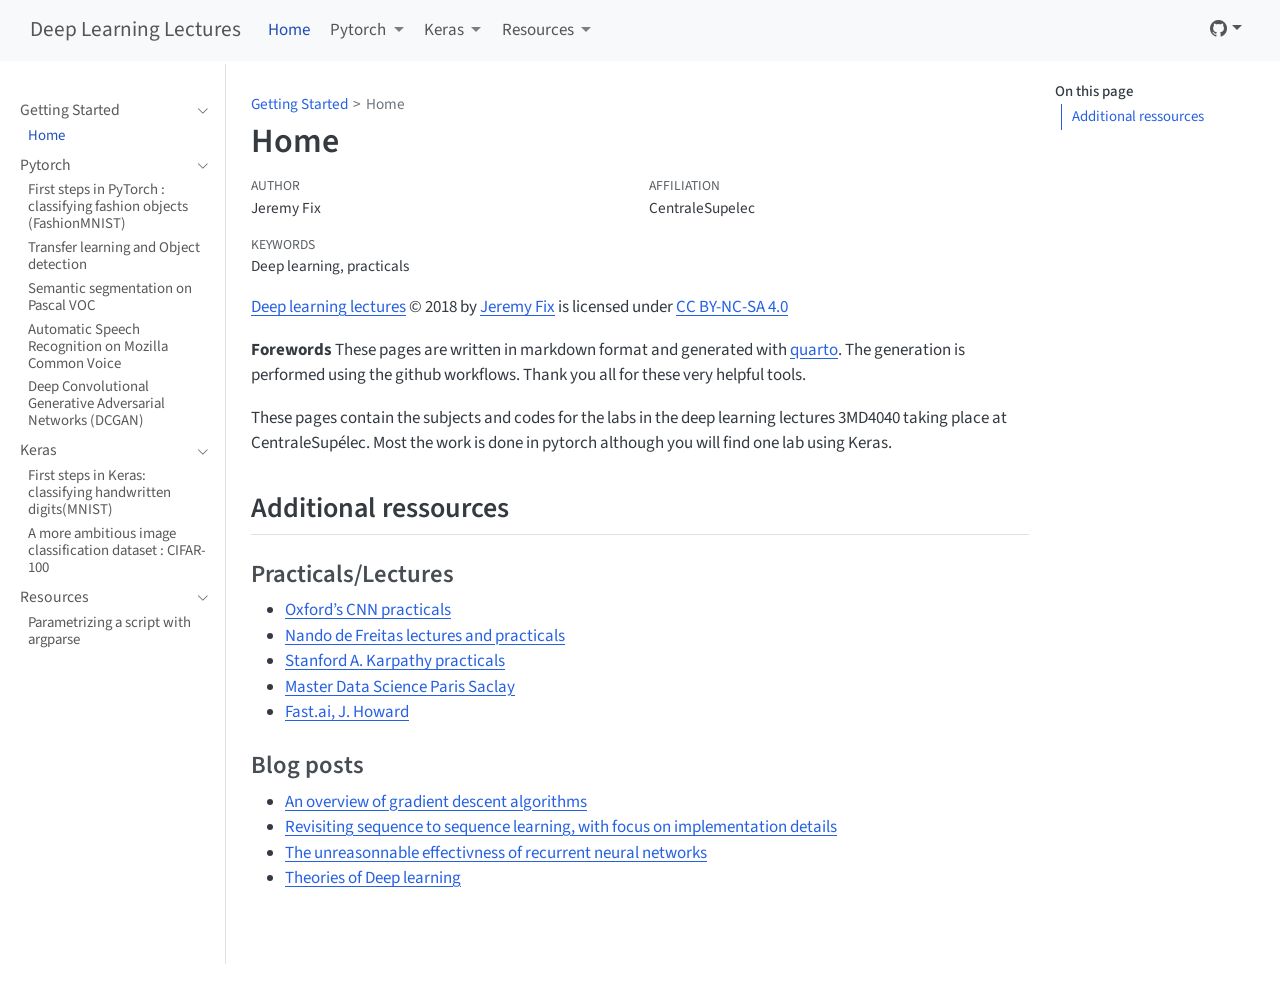
==== index.html @ c8ebf597 "Built site for gh-pages" ====
<!DOCTYPE html>
<html xmlns="http://www.w3.org/1999/xhtml" lang="en" xml:lang="en"><head>

<meta charset="utf-8">
<meta name="generator" content="quarto-1.8.26">

<meta name="viewport" content="width=device-width, initial-scale=1.0, user-scalable=yes">

<meta name="author" content="Jeremy Fix">
<meta name="keywords" content="Deep learning, practicals">

<title>Home – Deep Learning Lectures</title>
<style>
code{white-space: pre-wrap;}
span.smallcaps{font-variant: small-caps;}
div.columns{display: flex; gap: min(4vw, 1.5em);}
div.column{flex: auto; overflow-x: auto;}
div.hanging-indent{margin-left: 1.5em; text-indent: -1.5em;}
ul.task-list{list-style: none;}
ul.task-list li input[type="checkbox"] {
  width: 0.8em;
  margin: 0 0.8em 0.2em -1em; /* quarto-specific, see https://github.com/quarto-dev/quarto-cli/issues/4556 */ 
  vertical-align: middle;
}
</style>


<script src="site_libs/quarto-nav/quarto-nav.js"></script>
<script src="site_libs/quarto-nav/headroom.min.js"></script>
<script src="site_libs/clipboard/clipboard.min.js"></script>
<script src="site_libs/quarto-search/autocomplete.umd.js"></script>
<script src="site_libs/quarto-search/fuse.min.js"></script>
<script src="site_libs/quarto-search/quarto-search.js"></script>
<meta name="quarto:offset" content="./">
<script src="site_libs/quarto-html/quarto.js" type="module"></script>
<script src="site_libs/quarto-html/tabsets/tabsets.js" type="module"></script>
<script src="site_libs/quarto-html/axe/axe-check.js" type="module"></script>
<script src="site_libs/quarto-html/popper.min.js"></script>
<script src="site_libs/quarto-html/tippy.umd.min.js"></script>
<script src="site_libs/quarto-html/anchor.min.js"></script>
<link href="site_libs/quarto-html/tippy.css" rel="stylesheet">
<link href="site_libs/quarto-html/quarto-syntax-highlighting-587c61ba64f3a5504c4d52d930310e48.css" rel="stylesheet" id="quarto-text-highlighting-styles">
<script src="site_libs/bootstrap/bootstrap.min.js"></script>
<link href="site_libs/bootstrap/bootstrap-icons.css" rel="stylesheet">
<link href="site_libs/bootstrap/bootstrap-0b802d246790ecd80511443f8ae76f95.min.css" rel="stylesheet" append-hash="true" id="quarto-bootstrap" data-mode="light">
<script id="quarto-search-options" type="application/json">{
  "location": "navbar",
  "copy-button": false,
  "collapse-after": 3,
  "panel-placement": "end",
  "type": "overlay",
  "limit": 50,
  "keyboard-shortcut": [
    "f",
    "/",
    "s"
  ],
  "show-item-context": false,
  "language": {
    "search-no-results-text": "No results",
    "search-matching-documents-text": "matching documents",
    "search-copy-link-title": "Copy link to search",
    "search-hide-matches-text": "Hide additional matches",
    "search-more-match-text": "more match in this document",
    "search-more-matches-text": "more matches in this document",
    "search-clear-button-title": "Clear",
    "search-text-placeholder": "",
    "search-detached-cancel-button-title": "Cancel",
    "search-submit-button-title": "Submit",
    "search-label": "Search"
  }
}</script>


</head>

<body class="nav-sidebar docked nav-fixed quarto-light">

<div id="quarto-search-results"></div>
  <header id="quarto-header" class="headroom fixed-top">
    <nav class="navbar navbar-expand-lg " data-bs-theme="dark">
      <div class="navbar-container container-fluid">
      <div class="navbar-brand-container mx-auto">
    <a class="navbar-brand" href="./index.html">
    <span class="navbar-title">Deep Learning Lectures</span>
    </a>
  </div>
            <div id="quarto-search" class="" title="Search"></div>
          <button class="navbar-toggler" type="button" data-bs-toggle="collapse" data-bs-target="#navbarCollapse" aria-controls="navbarCollapse" role="menu" aria-expanded="false" aria-label="Toggle navigation" onclick="if (window.quartoToggleHeadroom) { window.quartoToggleHeadroom(); }">
  <span class="navbar-toggler-icon"></span>
</button>
          <div class="collapse navbar-collapse" id="navbarCollapse">
            <ul class="navbar-nav navbar-nav-scroll me-auto">
  <li class="nav-item">
    <a class="nav-link active" href="./index.html" aria-current="page"> 
<span class="menu-text">Home</span></a>
  </li>  
  <li class="nav-item dropdown ">
    <a class="nav-link dropdown-toggle" href="#" id="nav-menu-pytorch" role="link" data-bs-toggle="dropdown" aria-expanded="false">
 <span class="menu-text">Pytorch</span>
    </a>
    <ul class="dropdown-menu" aria-labelledby="nav-menu-pytorch">    
        <li>
    <a class="dropdown-item" href="./pytorch/fashionMNIST/index.html">
 <span class="dropdown-text">First steps in PyTorch : classifying fashion objects (FashionMNIST)</span></a>
  </li>  
        <li>
    <a class="dropdown-item" href="./pytorch/object-detection/index.html">
 <span class="dropdown-text">Transfer learning and Object detection</span></a>
  </li>  
        <li>
    <a class="dropdown-item" href="./pytorch/segmentation/index.html">
 <span class="dropdown-text">Semantic segmenation on Stanford-2D-3D S</span></a>
  </li>  
        <li>
    <a class="dropdown-item" href="./pytorch/asr/index.html">
 <span class="dropdown-text">Automatic Speech Recognition on Mozilla Common Voice</span></a>
  </li>  
        <li>
    <a class="dropdown-item" href="./pytorch/gan/index.html">
 <span class="dropdown-text">Deep Convolutional Generative Adversarial Networks</span></a>
  </li>  
    </ul>
  </li>
  <li class="nav-item dropdown ">
    <a class="nav-link dropdown-toggle" href="#" id="nav-menu-keras" role="link" data-bs-toggle="dropdown" aria-expanded="false">
 <span class="menu-text">Keras</span>
    </a>
    <ul class="dropdown-menu" aria-labelledby="nav-menu-keras">    
        <li>
    <a class="dropdown-item" href="./keras/mnist/index.html">
 <span class="dropdown-text">First steps in Keras: classifying handwritten digits(MNIST)</span></a>
  </li>  
        <li>
    <a class="dropdown-item" href="./keras/cifar.html">
 <span class="dropdown-text">Keras CIFAR</span></a>
  </li>  
    </ul>
  </li>
  <li class="nav-item dropdown ">
    <a class="nav-link dropdown-toggle" href="#" id="nav-menu-resources" role="link" data-bs-toggle="dropdown" aria-expanded="false">
 <span class="menu-text">Resources</span>
    </a>
    <ul class="dropdown-menu" aria-labelledby="nav-menu-resources">    
        <li>
    <a class="dropdown-item" href="./argparse.html">
 <span class="dropdown-text">Argparse</span></a>
  </li>  
    </ul>
  </li>
</ul>
          </div> <!-- /navcollapse -->
            <div class="quarto-navbar-tools">
    <div class="dropdown">
      <a href="" title="" id="quarto-navigation-tool-dropdown-0" class="quarto-navigation-tool dropdown-toggle px-1" data-bs-toggle="dropdown" aria-expanded="false" role="link" aria-label=""><i class="bi bi-github"></i></a>
      <ul class="dropdown-menu" aria-labelledby="quarto-navigation-tool-dropdown-0">
          <li>
            <a class="dropdown-item quarto-navbar-tools-item" href="https://www.github.com/jeremyfix/deeplearning-lectures">
            Source Code
            </a>
          </li>
          <li>
            <a class="dropdown-item quarto-navbar-tools-item" href="https://github.com/jeremyfix/deeplearning-lectures/issues/new/choose">
            Report a bug
            </a>
          </li>
      </ul>
    </div>
</div>
      </div> <!-- /container-fluid -->
    </nav>
  <nav class="quarto-secondary-nav">
    <div class="container-fluid d-flex">
      <button type="button" class="quarto-btn-toggle btn" data-bs-toggle="collapse" role="button" data-bs-target=".quarto-sidebar-collapse-item" aria-controls="quarto-sidebar" aria-expanded="false" aria-label="Toggle sidebar navigation" onclick="if (window.quartoToggleHeadroom) { window.quartoToggleHeadroom(); }">
        <i class="bi bi-layout-text-sidebar-reverse"></i>
      </button>
        <nav class="quarto-page-breadcrumbs" aria-label="breadcrumb"><ol class="breadcrumb"><li class="breadcrumb-item"><a href="./index.html">Getting Started</a></li><li class="breadcrumb-item"><a href="./index.html">Home</a></li></ol></nav>
        <a class="flex-grow-1" role="navigation" data-bs-toggle="collapse" data-bs-target=".quarto-sidebar-collapse-item" aria-controls="quarto-sidebar" aria-expanded="false" aria-label="Toggle sidebar navigation" onclick="if (window.quartoToggleHeadroom) { window.quartoToggleHeadroom(); }">      
        </a>
    </div>
  </nav>
</header>
<!-- content -->
<div id="quarto-content" class="quarto-container page-columns page-rows-contents page-layout-article page-navbar">
<!-- sidebar -->
  <nav id="quarto-sidebar" class="sidebar collapse collapse-horizontal quarto-sidebar-collapse-item sidebar-navigation docked overflow-auto">
    <div class="sidebar-menu-container"> 
    <ul class="list-unstyled mt-1">
        <li class="sidebar-item sidebar-item-section">
      <div class="sidebar-item-container"> 
            <a class="sidebar-item-text sidebar-link text-start" data-bs-toggle="collapse" data-bs-target="#quarto-sidebar-section-1" role="navigation" aria-expanded="true">
 <span class="menu-text">Getting Started</span></a>
          <a class="sidebar-item-toggle text-start" data-bs-toggle="collapse" data-bs-target="#quarto-sidebar-section-1" role="navigation" aria-expanded="true" aria-label="Toggle section">
            <i class="bi bi-chevron-right ms-2"></i>
          </a> 
      </div>
      <ul id="quarto-sidebar-section-1" class="collapse list-unstyled sidebar-section depth1 show">  
          <li class="sidebar-item">
  <div class="sidebar-item-container"> 
  <a href="./index.html" class="sidebar-item-text sidebar-link active">
 <span class="menu-text">Home</span></a>
  </div>
</li>
      </ul>
  </li>
        <li class="sidebar-item sidebar-item-section">
      <div class="sidebar-item-container"> 
            <a class="sidebar-item-text sidebar-link text-start" data-bs-toggle="collapse" data-bs-target="#quarto-sidebar-section-2" role="navigation" aria-expanded="true">
 <span class="menu-text">Pytorch</span></a>
          <a class="sidebar-item-toggle text-start" data-bs-toggle="collapse" data-bs-target="#quarto-sidebar-section-2" role="navigation" aria-expanded="true" aria-label="Toggle section">
            <i class="bi bi-chevron-right ms-2"></i>
          </a> 
      </div>
      <ul id="quarto-sidebar-section-2" class="collapse list-unstyled sidebar-section depth1 show">  
          <li class="sidebar-item">
  <div class="sidebar-item-container"> 
  <a href="./pytorch/fashionMNIST/index.html" class="sidebar-item-text sidebar-link">
 <span class="menu-text">First steps in PyTorch : classifying fashion objects (FashionMNIST)</span></a>
  </div>
</li>
          <li class="sidebar-item">
  <div class="sidebar-item-container"> 
  <a href="./pytorch/object-detection/index.html" class="sidebar-item-text sidebar-link">
 <span class="menu-text">Transfer learning and Object detection</span></a>
  </div>
</li>
          <li class="sidebar-item">
  <div class="sidebar-item-container"> 
  <a href="./pytorch/segmentation/index.html" class="sidebar-item-text sidebar-link">
 <span class="menu-text">Semantic segmentation on Pascal VOC</span></a>
  </div>
</li>
          <li class="sidebar-item">
  <div class="sidebar-item-container"> 
  <a href="./pytorch/asr/index.html" class="sidebar-item-text sidebar-link">
 <span class="menu-text">Automatic Speech Recognition on Mozilla Common Voice</span></a>
  </div>
</li>
          <li class="sidebar-item">
  <div class="sidebar-item-container"> 
  <a href="./pytorch/gan/index.html" class="sidebar-item-text sidebar-link">
 <span class="menu-text">Deep Convolutional Generative Adversarial Networks (DCGAN)</span></a>
  </div>
</li>
      </ul>
  </li>
        <li class="sidebar-item sidebar-item-section">
      <div class="sidebar-item-container"> 
            <a class="sidebar-item-text sidebar-link text-start" data-bs-toggle="collapse" data-bs-target="#quarto-sidebar-section-3" role="navigation" aria-expanded="true">
 <span class="menu-text">Keras</span></a>
          <a class="sidebar-item-toggle text-start" data-bs-toggle="collapse" data-bs-target="#quarto-sidebar-section-3" role="navigation" aria-expanded="true" aria-label="Toggle section">
            <i class="bi bi-chevron-right ms-2"></i>
          </a> 
      </div>
      <ul id="quarto-sidebar-section-3" class="collapse list-unstyled sidebar-section depth1 show">  
          <li class="sidebar-item">
  <div class="sidebar-item-container"> 
  <a href="./keras/mnist/index.html" class="sidebar-item-text sidebar-link">
 <span class="menu-text">First steps in Keras: classifying handwritten digits(MNIST)</span></a>
  </div>
</li>
          <li class="sidebar-item">
  <div class="sidebar-item-container"> 
  <a href="./keras/cifar.html" class="sidebar-item-text sidebar-link">
 <span class="menu-text">A more ambitious image classification dataset : CIFAR-100</span></a>
  </div>
</li>
      </ul>
  </li>
        <li class="sidebar-item sidebar-item-section">
      <div class="sidebar-item-container"> 
            <a class="sidebar-item-text sidebar-link text-start" data-bs-toggle="collapse" data-bs-target="#quarto-sidebar-section-4" role="navigation" aria-expanded="true">
 <span class="menu-text">Resources</span></a>
          <a class="sidebar-item-toggle text-start" data-bs-toggle="collapse" data-bs-target="#quarto-sidebar-section-4" role="navigation" aria-expanded="true" aria-label="Toggle section">
            <i class="bi bi-chevron-right ms-2"></i>
          </a> 
      </div>
      <ul id="quarto-sidebar-section-4" class="collapse list-unstyled sidebar-section depth1 show">  
          <li class="sidebar-item">
  <div class="sidebar-item-container"> 
  <a href="./argparse.html" class="sidebar-item-text sidebar-link">
 <span class="menu-text">Parametrizing a script with argparse</span></a>
  </div>
</li>
      </ul>
  </li>
    </ul>
    </div>
</nav>
<div id="quarto-sidebar-glass" class="quarto-sidebar-collapse-item" data-bs-toggle="collapse" data-bs-target=".quarto-sidebar-collapse-item"></div>
<!-- margin-sidebar -->
    <div id="quarto-margin-sidebar" class="sidebar margin-sidebar">
        <nav id="TOC" role="doc-toc" class="toc-active">
    <h2 id="toc-title">On this page</h2>
   
  <ul>
  <li><a href="#additional-ressources" id="toc-additional-ressources" class="nav-link active" data-scroll-target="#additional-ressources">Additional ressources</a>
  <ul class="collapse">
  <li><a href="#practicalslectures" id="toc-practicalslectures" class="nav-link" data-scroll-target="#practicalslectures">Practicals/Lectures</a></li>
  <li><a href="#blog-posts" id="toc-blog-posts" class="nav-link" data-scroll-target="#blog-posts">Blog posts</a></li>
  </ul></li>
  </ul>
</nav>
    </div>
<!-- main -->
<main class="content" id="quarto-document-content">

<header id="title-block-header" class="quarto-title-block default"><nav class="quarto-page-breadcrumbs quarto-title-breadcrumbs d-none d-lg-block" aria-label="breadcrumb"><ol class="breadcrumb"><li class="breadcrumb-item"><a href="./index.html">Getting Started</a></li><li class="breadcrumb-item"><a href="./index.html">Home</a></li></ol></nav>
<div class="quarto-title">
<h1 class="title">Home</h1>
</div>


<div class="quarto-title-meta-author">
  <div class="quarto-title-meta-heading">Author</div>
  <div class="quarto-title-meta-heading">Affiliation</div>
  
    <div class="quarto-title-meta-contents">
    <p class="author">Jeremy Fix </p>
  </div>
  <div class="quarto-title-meta-contents">
        <p class="affiliation">
            CentraleSupelec
          </p>
      </div>
  </div>

<div class="quarto-title-meta">

      
  
    
  </div>
  

<div>
  <div class="keywords">
    <div class="block-title">Keywords</div>
    <p>Deep learning, practicals</p>
  </div>
</div>

</header>


<p><a href="https://jeremyfix.github.io/deeplearning-lectures/">Deep learning lectures</a> © 2018 by <a href="https://jeremyfix.github.io">Jeremy Fix</a> is licensed under <a href="https://creativecommons.org/licenses/by-nc-sa/4.0/">CC BY-NC-SA 4.0</a><img src="https://mirrors.creativecommons.org/presskit/icons/cc.svg" alt="" style="max-width: 1em;max-height:1em;margin-left: .2em;"><img src="https://mirrors.creativecommons.org/presskit/icons/by.svg" alt="" style="max-width: 1em;max-height:1em;margin-left: .2em;"><img src="https://mirrors.creativecommons.org/presskit/icons/nc.svg" alt="" style="max-width: 1em;max-height:1em;margin-left: .2em;"><img src="https://mirrors.creativecommons.org/presskit/icons/sa.svg" alt="" style="max-width: 1em;max-height:1em;margin-left: .2em;"></p>
<p><strong>Forewords</strong> These pages are written in markdown format and generated with <a href="https://quarto.org">quarto</a>. The generation is performed using the github workflows. Thank you all for these very helpful tools.</p>
<p>These pages contain the subjects and codes for the labs in the deep learning lectures 3MD4040 taking place at CentraleSupélec. Most the work is done in pytorch although you will find one lab using Keras.</p>
<section id="additional-ressources" class="level2">
<h2 class="anchored" data-anchor-id="additional-ressources">Additional ressources</h2>
<section id="practicalslectures" class="level3">
<h3 class="anchored" data-anchor-id="practicalslectures">Practicals/Lectures</h3>
<ul>
<li><a href="http://www.robots.ox.ac.uk/~vgg/practicals/cnn/">Oxford’s CNN practicals</a></li>
<li><a href="https://www.cs.ox.ac.uk/people/nando.defreitas/machinelearning/">Nando de Freitas lectures and practicals</a></li>
<li><a href="http://cs231n.github.io/%3E">Stanford A. Karpathy practicals</a></li>
<li><a href="https://github.com/m2dsupsdlclass/lectures-labs%3E">Master Data Science Paris Saclay</a></li>
<li><a href="https://www.fast.ai/">Fast.ai, J. Howard</a></li>
</ul>
</section>
<section id="blog-posts" class="level3">
<h3 class="anchored" data-anchor-id="blog-posts">Blog posts</h3>
<ul>
<li><a href="http://ruder.io/optimizing-gradient-descent/">An overview of gradient descent algorithms</a></li>
<li><a href="http://suriyadeepan.github.io/2016-12-31-practical-seq2seq/">Revisiting sequence to sequence learning, with focus on implementation details</a></li>
<li><a href="http://karpathy.github.io/2015/05/21/rnn-effectiveness/">The unreasonnable effectivness of recurrent neural networks</a></li>
<li><a href="https://stats385.github.io/">Theories of Deep learning</a></li>
</ul>


</section>
</section>

</main> <!-- /main -->
<script id="quarto-html-after-body" type="application/javascript">
  window.document.addEventListener("DOMContentLoaded", function (event) {
    const icon = "";
    const anchorJS = new window.AnchorJS();
    anchorJS.options = {
      placement: 'right',
      icon: icon
    };
    anchorJS.add('.anchored');
    const isCodeAnnotation = (el) => {
      for (const clz of el.classList) {
        if (clz.startsWith('code-annotation-')) {                     
          return true;
        }
      }
      return false;
    }
    const onCopySuccess = function(e) {
      // button target
      const button = e.trigger;
      // don't keep focus
      button.blur();
      // flash "checked"
      button.classList.add('code-copy-button-checked');
      var currentTitle = button.getAttribute("title");
      button.setAttribute("title", "Copied!");
      let tooltip;
      if (window.bootstrap) {
        button.setAttribute("data-bs-toggle", "tooltip");
        button.setAttribute("data-bs-placement", "left");
        button.setAttribute("data-bs-title", "Copied!");
        tooltip = new bootstrap.Tooltip(button, 
          { trigger: "manual", 
            customClass: "code-copy-button-tooltip",
            offset: [0, -8]});
        tooltip.show();    
      }
      setTimeout(function() {
        if (tooltip) {
          tooltip.hide();
          button.removeAttribute("data-bs-title");
          button.removeAttribute("data-bs-toggle");
          button.removeAttribute("data-bs-placement");
        }
        button.setAttribute("title", currentTitle);
        button.classList.remove('code-copy-button-checked');
      }, 1000);
      // clear code selection
      e.clearSelection();
    }
    const getTextToCopy = function(trigger) {
      const outerScaffold = trigger.parentElement.cloneNode(true);
      const codeEl = outerScaffold.querySelector('code');
      for (const childEl of codeEl.children) {
        if (isCodeAnnotation(childEl)) {
          childEl.remove();
        }
      }
      return codeEl.innerText;
    }
    const clipboard = new window.ClipboardJS('.code-copy-button:not([data-in-quarto-modal])', {
      text: getTextToCopy
    });
    clipboard.on('success', onCopySuccess);
    if (window.document.getElementById('quarto-embedded-source-code-modal')) {
      const clipboardModal = new window.ClipboardJS('.code-copy-button[data-in-quarto-modal]', {
        text: getTextToCopy,
        container: window.document.getElementById('quarto-embedded-source-code-modal')
      });
      clipboardModal.on('success', onCopySuccess);
    }
      var localhostRegex = new RegExp(/^(?:http|https):\/\/localhost\:?[0-9]*\//);
      var mailtoRegex = new RegExp(/^mailto:/);
        var filterRegex = new RegExp("https:\/\/jeremyfix\.github\.io\/deeplearning-lectures\/");
      var isInternal = (href) => {
          return filterRegex.test(href) || localhostRegex.test(href) || mailtoRegex.test(href);
      }
      // Inspect non-navigation links and adorn them if external
     var links = window.document.querySelectorAll('a[href]:not(.nav-link):not(.navbar-brand):not(.toc-action):not(.sidebar-link):not(.sidebar-item-toggle):not(.pagination-link):not(.no-external):not([aria-hidden]):not(.dropdown-item):not(.quarto-navigation-tool):not(.about-link)');
      for (var i=0; i<links.length; i++) {
        const link = links[i];
        if (!isInternal(link.href)) {
          // undo the damage that might have been done by quarto-nav.js in the case of
          // links that we want to consider external
          if (link.dataset.originalHref !== undefined) {
            link.href = link.dataset.originalHref;
          }
        }
      }
    function tippyHover(el, contentFn, onTriggerFn, onUntriggerFn) {
      const config = {
        allowHTML: true,
        maxWidth: 500,
        delay: 100,
        arrow: false,
        appendTo: function(el) {
            return el.parentElement;
        },
        interactive: true,
        interactiveBorder: 10,
        theme: 'quarto',
        placement: 'bottom-start',
      };
      if (contentFn) {
        config.content = contentFn;
      }
      if (onTriggerFn) {
        config.onTrigger = onTriggerFn;
      }
      if (onUntriggerFn) {
        config.onUntrigger = onUntriggerFn;
      }
      window.tippy(el, config); 
    }
    const noterefs = window.document.querySelectorAll('a[role="doc-noteref"]');
    for (var i=0; i<noterefs.length; i++) {
      const ref = noterefs[i];
      tippyHover(ref, function() {
        // use id or data attribute instead here
        let href = ref.getAttribute('data-footnote-href') || ref.getAttribute('href');
        try { href = new URL(href).hash; } catch {}
        const id = href.replace(/^#\/?/, "");
        const note = window.document.getElementById(id);
        if (note) {
          return note.innerHTML;
        } else {
          return "";
        }
      });
    }
    const xrefs = window.document.querySelectorAll('a.quarto-xref');
    const processXRef = (id, note) => {
      // Strip column container classes
      const stripColumnClz = (el) => {
        el.classList.remove("page-full", "page-columns");
        if (el.children) {
          for (const child of el.children) {
            stripColumnClz(child);
          }
        }
      }
      stripColumnClz(note)
      if (id === null || id.startsWith('sec-')) {
        // Special case sections, only their first couple elements
        const container = document.createElement("div");
        if (note.children && note.children.length > 2) {
          container.appendChild(note.children[0].cloneNode(true));
          for (let i = 1; i < note.children.length; i++) {
            const child = note.children[i];
            if (child.tagName === "P" && child.innerText === "") {
              continue;
            } else {
              container.appendChild(child.cloneNode(true));
              break;
            }
          }
          if (window.Quarto?.typesetMath) {
            window.Quarto.typesetMath(container);
          }
          return container.innerHTML
        } else {
          if (window.Quarto?.typesetMath) {
            window.Quarto.typesetMath(note);
          }
          return note.innerHTML;
        }
      } else {
        // Remove any anchor links if they are present
        const anchorLink = note.querySelector('a.anchorjs-link');
        if (anchorLink) {
          anchorLink.remove();
        }
        if (window.Quarto?.typesetMath) {
          window.Quarto.typesetMath(note);
        }
        if (note.classList.contains("callout")) {
          return note.outerHTML;
        } else {
          return note.innerHTML;
        }
      }
    }
    for (var i=0; i<xrefs.length; i++) {
      const xref = xrefs[i];
      tippyHover(xref, undefined, function(instance) {
        instance.disable();
        let url = xref.getAttribute('href');
        let hash = undefined; 
        if (url.startsWith('#')) {
          hash = url;
        } else {
          try { hash = new URL(url).hash; } catch {}
        }
        if (hash) {
          const id = hash.replace(/^#\/?/, "");
          const note = window.document.getElementById(id);
          if (note !== null) {
            try {
              const html = processXRef(id, note.cloneNode(true));
              instance.setContent(html);
            } finally {
              instance.enable();
              instance.show();
            }
          } else {
            // See if we can fetch this
            fetch(url.split('#')[0])
            .then(res => res.text())
            .then(html => {
              const parser = new DOMParser();
              const htmlDoc = parser.parseFromString(html, "text/html");
              const note = htmlDoc.getElementById(id);
              if (note !== null) {
                const html = processXRef(id, note);
                instance.setContent(html);
              } 
            }).finally(() => {
              instance.enable();
              instance.show();
            });
          }
        } else {
          // See if we can fetch a full url (with no hash to target)
          // This is a special case and we should probably do some content thinning / targeting
          fetch(url)
          .then(res => res.text())
          .then(html => {
            const parser = new DOMParser();
            const htmlDoc = parser.parseFromString(html, "text/html");
            const note = htmlDoc.querySelector('main.content');
            if (note !== null) {
              // This should only happen for chapter cross references
              // (since there is no id in the URL)
              // remove the first header
              if (note.children.length > 0 && note.children[0].tagName === "HEADER") {
                note.children[0].remove();
              }
              const html = processXRef(null, note);
              instance.setContent(html);
            } 
          }).finally(() => {
            instance.enable();
            instance.show();
          });
        }
      }, function(instance) {
      });
    }
        let selectedAnnoteEl;
        const selectorForAnnotation = ( cell, annotation) => {
          let cellAttr = 'data-code-cell="' + cell + '"';
          let lineAttr = 'data-code-annotation="' +  annotation + '"';
          const selector = 'span[' + cellAttr + '][' + lineAttr + ']';
          return selector;
        }
        const selectCodeLines = (annoteEl) => {
          const doc = window.document;
          const targetCell = annoteEl.getAttribute("data-target-cell");
          const targetAnnotation = annoteEl.getAttribute("data-target-annotation");
          const annoteSpan = window.document.querySelector(selectorForAnnotation(targetCell, targetAnnotation));
          const lines = annoteSpan.getAttribute("data-code-lines").split(",");
          const lineIds = lines.map((line) => {
            return targetCell + "-" + line;
          })
          let top = null;
          let height = null;
          let parent = null;
          if (lineIds.length > 0) {
              //compute the position of the single el (top and bottom and make a div)
              const el = window.document.getElementById(lineIds[0]);
              top = el.offsetTop;
              height = el.offsetHeight;
              parent = el.parentElement.parentElement;
            if (lineIds.length > 1) {
              const lastEl = window.document.getElementById(lineIds[lineIds.length - 1]);
              const bottom = lastEl.offsetTop + lastEl.offsetHeight;
              height = bottom - top;
            }
            if (top !== null && height !== null && parent !== null) {
              // cook up a div (if necessary) and position it 
              let div = window.document.getElementById("code-annotation-line-highlight");
              if (div === null) {
                div = window.document.createElement("div");
                div.setAttribute("id", "code-annotation-line-highlight");
                div.style.position = 'absolute';
                parent.appendChild(div);
              }
              div.style.top = top - 2 + "px";
              div.style.height = height + 4 + "px";
              div.style.left = 0;
              let gutterDiv = window.document.getElementById("code-annotation-line-highlight-gutter");
              if (gutterDiv === null) {
                gutterDiv = window.document.createElement("div");
                gutterDiv.setAttribute("id", "code-annotation-line-highlight-gutter");
                gutterDiv.style.position = 'absolute';
                const codeCell = window.document.getElementById(targetCell);
                const gutter = codeCell.querySelector('.code-annotation-gutter');
                gutter.appendChild(gutterDiv);
              }
              gutterDiv.style.top = top - 2 + "px";
              gutterDiv.style.height = height + 4 + "px";
            }
            selectedAnnoteEl = annoteEl;
          }
        };
        const unselectCodeLines = () => {
          const elementsIds = ["code-annotation-line-highlight", "code-annotation-line-highlight-gutter"];
          elementsIds.forEach((elId) => {
            const div = window.document.getElementById(elId);
            if (div) {
              div.remove();
            }
          });
          selectedAnnoteEl = undefined;
        };
          // Handle positioning of the toggle
      window.addEventListener(
        "resize",
        throttle(() => {
          elRect = undefined;
          if (selectedAnnoteEl) {
            selectCodeLines(selectedAnnoteEl);
          }
        }, 10)
      );
      function throttle(fn, ms) {
      let throttle = false;
      let timer;
        return (...args) => {
          if(!throttle) { // first call gets through
              fn.apply(this, args);
              throttle = true;
          } else { // all the others get throttled
              if(timer) clearTimeout(timer); // cancel #2
              timer = setTimeout(() => {
                fn.apply(this, args);
                timer = throttle = false;
              }, ms);
          }
        };
      }
        // Attach click handler to the DT
        const annoteDls = window.document.querySelectorAll('dt[data-target-cell]');
        for (const annoteDlNode of annoteDls) {
          annoteDlNode.addEventListener('click', (event) => {
            const clickedEl = event.target;
            if (clickedEl !== selectedAnnoteEl) {
              unselectCodeLines();
              const activeEl = window.document.querySelector('dt[data-target-cell].code-annotation-active');
              if (activeEl) {
                activeEl.classList.remove('code-annotation-active');
              }
              selectCodeLines(clickedEl);
              clickedEl.classList.add('code-annotation-active');
            } else {
              // Unselect the line
              unselectCodeLines();
              clickedEl.classList.remove('code-annotation-active');
            }
          });
        }
    const findCites = (el) => {
      const parentEl = el.parentElement;
      if (parentEl) {
        const cites = parentEl.dataset.cites;
        if (cites) {
          return {
            el,
            cites: cites.split(' ')
          };
        } else {
          return findCites(el.parentElement)
        }
      } else {
        return undefined;
      }
    };
    var bibliorefs = window.document.querySelectorAll('a[role="doc-biblioref"]');
    for (var i=0; i<bibliorefs.length; i++) {
      const ref = bibliorefs[i];
      const citeInfo = findCites(ref);
      if (citeInfo) {
        tippyHover(citeInfo.el, function() {
          var popup = window.document.createElement('div');
          citeInfo.cites.forEach(function(cite) {
            var citeDiv = window.document.createElement('div');
            citeDiv.classList.add('hanging-indent');
            citeDiv.classList.add('csl-entry');
            var biblioDiv = window.document.getElementById('ref-' + cite);
            if (biblioDiv) {
              citeDiv.innerHTML = biblioDiv.innerHTML;
            }
            popup.appendChild(citeDiv);
          });
          return popup.innerHTML;
        });
      }
    }
  });
  </script>
</div> <!-- /content -->




</body></html>
---- site_libs/quarto-html/tippy.css ----
.tippy-box[data-animation=fade][data-state=hidden]{opacity:0}[data-tippy-root]{max-width:calc(100vw - 10px)}.tippy-box{position:relative;background-color:#333;color:#fff;border-radius:4px;font-size:14px;line-height:1.4;white-space:normal;outline:0;transition-property:transform,visibility,opacity}.tippy-box[data-placement^=top]>.tippy-arrow{bottom:0}.tippy-box[data-placement^=top]>.tippy-arrow:before{bottom:-7px;left:0;border-width:8px 8px 0;border-top-color:initial;transform-origin:center top}.tippy-box[data-placement^=bottom]>.tippy-arrow{top:0}.tippy-box[data-placement^=bottom]>.tippy-arrow:before{top:-7px;left:0;border-width:0 8px 8px;border-bottom-color:initial;transform-origin:center bottom}.tippy-box[data-placement^=left]>.tippy-arrow{right:0}.tippy-box[data-placement^=left]>.tippy-arrow:before{border-width:8px 0 8px 8px;border-left-color:initial;right:-7px;transform-origin:center left}.tippy-box[data-placement^=right]>.tippy-arrow{left:0}.tippy-box[data-placement^=right]>.tippy-arrow:before{left:-7px;border-width:8px 8px 8px 0;border-right-color:initial;transform-origin:center right}.tippy-box[data-inertia][data-state=visible]{transition-timing-function:cubic-bezier(.54,1.5,.38,1.11)}.tippy-arrow{width:16px;height:16px;color:#333}.tippy-arrow:before{content:"";position:absolute;border-color:transparent;border-style:solid}.tippy-content{position:relative;padding:5px 9px;z-index:1}
---- site_libs/quarto-html/quarto-syntax-highlighting-587c61ba64f3a5504c4d52d930310e48.css ----
/* quarto syntax highlight colors */
:root {
  --quarto-hl-ot-color: #003B4F;
  --quarto-hl-at-color: #657422;
  --quarto-hl-ss-color: #20794D;
  --quarto-hl-an-color: #5E5E5E;
  --quarto-hl-fu-color: #4758AB;
  --quarto-hl-st-color: #20794D;
  --quarto-hl-cf-color: #003B4F;
  --quarto-hl-op-color: #5E5E5E;
  --quarto-hl-er-color: #AD0000;
  --quarto-hl-bn-color: #AD0000;
  --quarto-hl-al-color: #AD0000;
  --quarto-hl-va-color: #111111;
  --quarto-hl-bu-color: inherit;
  --quarto-hl-ex-color: inherit;
  --quarto-hl-pp-color: #AD0000;
  --quarto-hl-in-color: #5E5E5E;
  --quarto-hl-vs-color: #20794D;
  --quarto-hl-wa-color: #5E5E5E;
  --quarto-hl-do-color: #5E5E5E;
  --quarto-hl-im-color: #00769E;
  --quarto-hl-ch-color: #20794D;
  --quarto-hl-dt-color: #AD0000;
  --quarto-hl-fl-color: #AD0000;
  --quarto-hl-co-color: #5E5E5E;
  --quarto-hl-cv-color: #5E5E5E;
  --quarto-hl-cn-color: #8f5902;
  --quarto-hl-sc-color: #5E5E5E;
  --quarto-hl-dv-color: #AD0000;
  --quarto-hl-kw-color: #003B4F;
}

/* other quarto variables */
:root {
  --quarto-font-monospace: SFMono-Regular, Menlo, Monaco, Consolas, "Liberation Mono", "Courier New", monospace;
}

/* syntax highlight based on Pandoc's rules */
pre > code.sourceCode > span {
  color: #003B4F;
}

code.sourceCode > span {
  color: #003B4F;
}

div.sourceCode,
div.sourceCode pre.sourceCode {
  color: #003B4F;
}

/* Normal */
code span {
  color: #003B4F;
}

/* Alert */
code span.al {
  color: #AD0000;
  font-style: inherit;
}

/* Annotation */
code span.an {
  color: #5E5E5E;
  font-style: inherit;
}

/* Attribute */
code span.at {
  color: #657422;
  font-style: inherit;
}

/* BaseN */
code span.bn {
  color: #AD0000;
  font-style: inherit;
}

/* BuiltIn */
code span.bu {
  font-style: inherit;
}

/* ControlFlow */
code span.cf {
  color: #003B4F;
  font-weight: bold;
  font-style: inherit;
}

/* Char */
code span.ch {
  color: #20794D;
  font-style: inherit;
}

/* Constant */
code span.cn {
  color: #8f5902;
  font-style: inherit;
}

/* Comment */
code span.co {
  color: #5E5E5E;
  font-style: inherit;
}

/* CommentVar */
code span.cv {
  color: #5E5E5E;
  font-style: italic;
}

/* Documentation */
code span.do {
  color: #5E5E5E;
  font-style: italic;
}

/* DataType */
code span.dt {
  color: #AD0000;
  font-style: inherit;
}

/* DecVal */
code span.dv {
  color: #AD0000;
  font-style: inherit;
}

/* Error */
code span.er {
  color: #AD0000;
  font-style: inherit;
}

/* Extension */
code span.ex {
  font-style: inherit;
}

/* Float */
code span.fl {
  color: #AD0000;
  font-style: inherit;
}

/* Function */
code span.fu {
  color: #4758AB;
  font-style: inherit;
}

/* Import */
code span.im {
  color: #00769E;
  font-style: inherit;
}

/* Information */
code span.in {
  color: #5E5E5E;
  font-style: inherit;
}

/* Keyword */
code span.kw {
  color: #003B4F;
  font-weight: bold;
  font-style: inherit;
}

/* Operator */
code span.op {
  color: #5E5E5E;
  font-style: inherit;
}

/* Other */
code span.ot {
  color: #003B4F;
  font-style: inherit;
}

/* Preprocessor */
code span.pp {
  color: #AD0000;
  font-style: inherit;
}

/* SpecialChar */
code span.sc {
  color: #5E5E5E;
  font-style: inherit;
}

/* SpecialString */
code span.ss {
  color: #20794D;
  font-style: inherit;
}

/* String */
code span.st {
  color: #20794D;
  font-style: inherit;
}

/* Variable */
code span.va {
  color: #111111;
  font-style: inherit;
}

/* VerbatimString */
code span.vs {
  color: #20794D;
  font-style: inherit;
}

/* Warning */
code span.wa {
  color: #5E5E5E;
  font-style: italic;
}

.prevent-inlining {
  content: "</";
}

/*# sourceMappingURL=2dce1cc6c82594539e1579de68416b47.css.map */
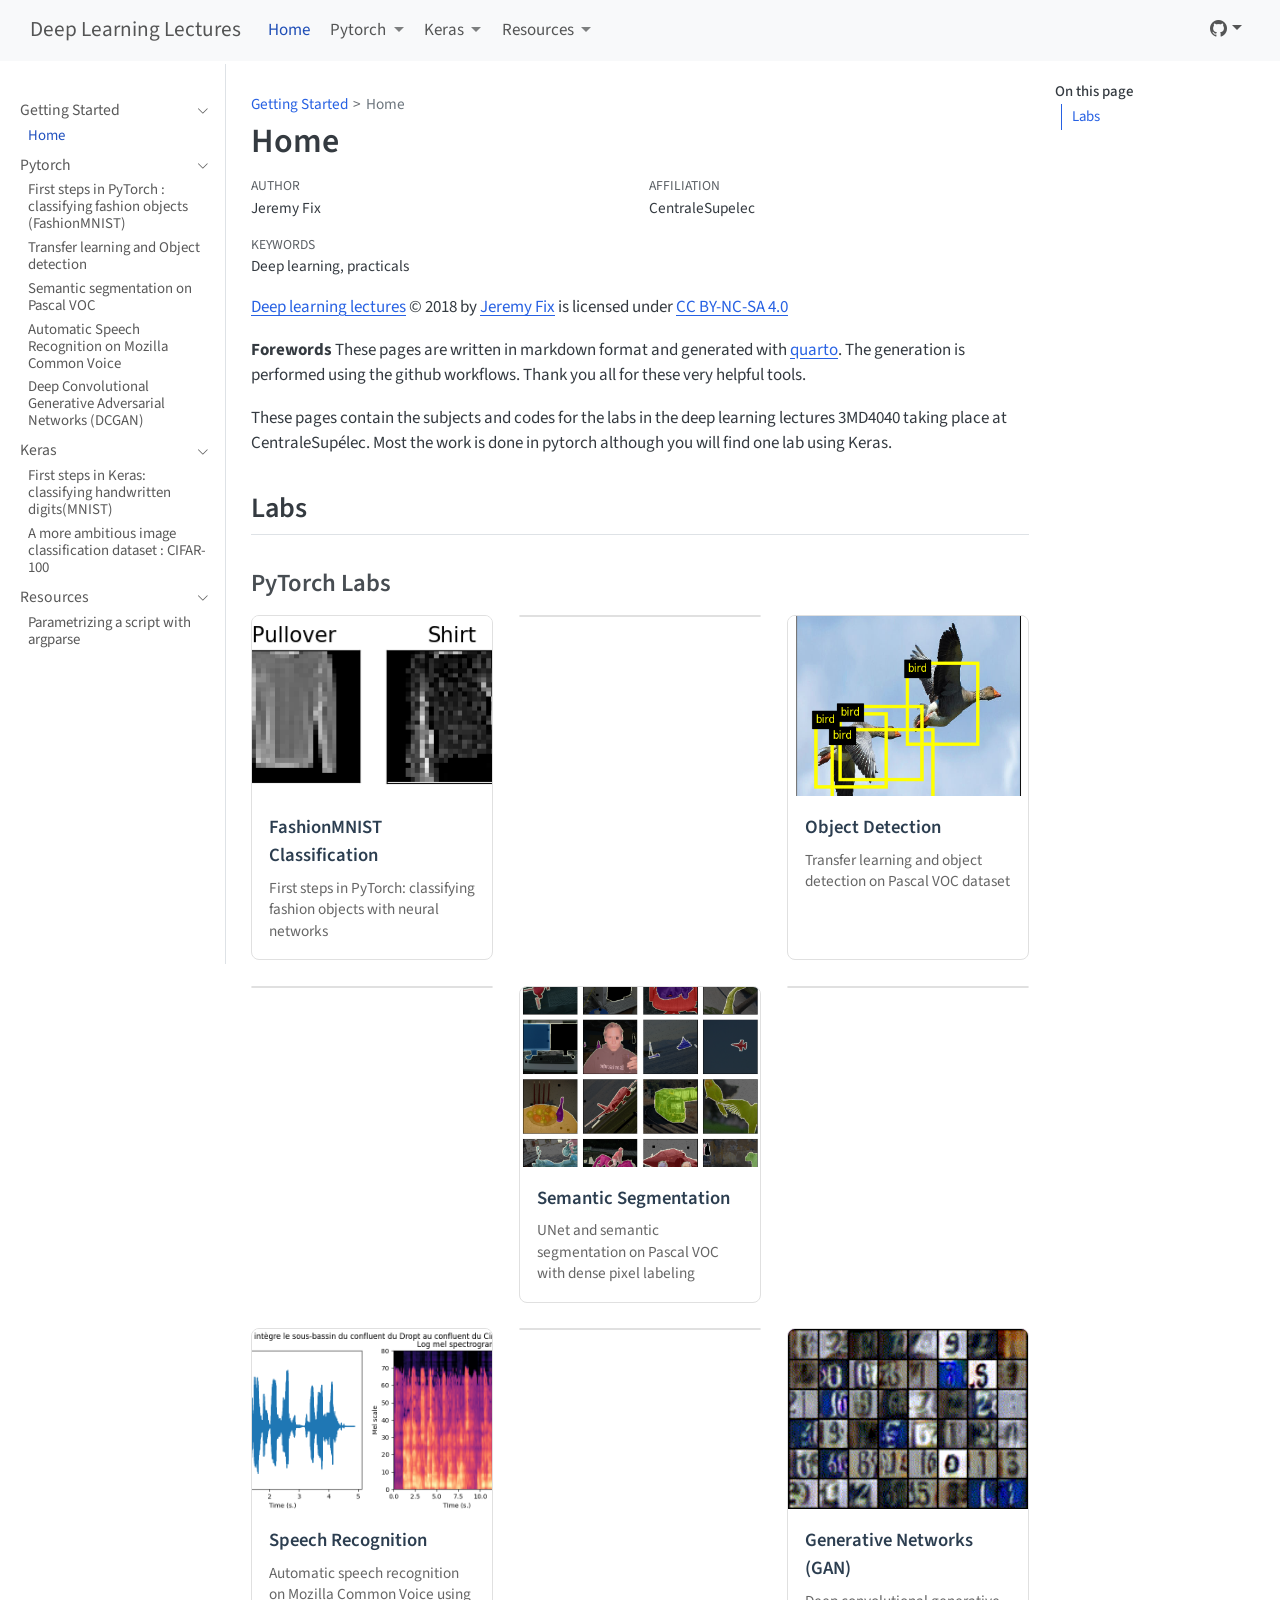
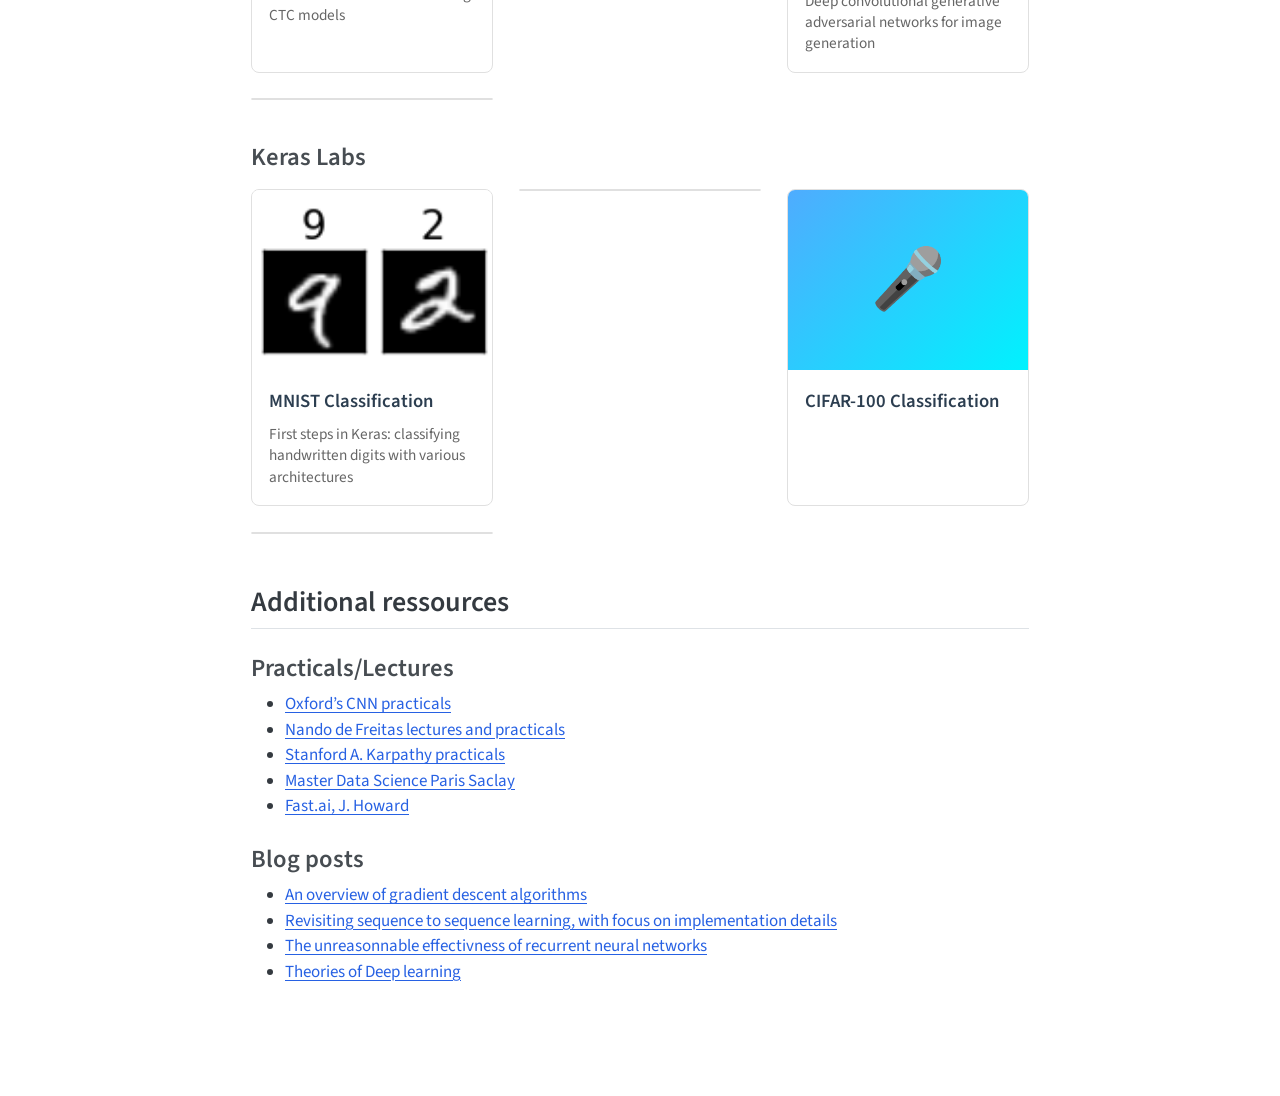
==== commit 9189f822: "Built site for gh-pages" ====
--- a/index.html
+++ b/index.html
@@ -110,7 +110,7 @@
   </li>  
         <li>
     <a class="dropdown-item" href="./pytorch/segmentation/index.html">
- <span class="dropdown-text">Semantic segmenation on Stanford-2D-3D S</span></a>
+ <span class="dropdown-text">Semantic segmentation on Pascal VOC</span></a>
   </li>  
         <li>
     <a class="dropdown-item" href="./pytorch/asr/index.html">
@@ -132,7 +132,7 @@
  <span class="dropdown-text">First steps in Keras: classifying handwritten digits(MNIST)</span></a>
   </li>  
         <li>
-    <a class="dropdown-item" href="./keras/cifar.html">
+    <a class="dropdown-item" href="./keras/cifar/index.html">
  <span class="dropdown-text">Keras CIFAR</span></a>
   </li>  
     </ul>
@@ -261,7 +261,7 @@
 </li>
           <li class="sidebar-item">
   <div class="sidebar-item-container"> 
-  <a href="./keras/cifar.html" class="sidebar-item-text sidebar-link">
+  <a href="./keras/cifar/index.html" class="sidebar-item-text sidebar-link">
  <span class="menu-text">A more ambitious image classification dataset : CIFAR-100</span></a>
   </div>
 </li>
@@ -294,11 +294,7 @@
     <h2 id="toc-title">On this page</h2>
    
   <ul>
-  <li><a href="#additional-ressources" id="toc-additional-ressources" class="nav-link active" data-scroll-target="#additional-ressources">Additional ressources</a>
-  <ul class="collapse">
-  <li><a href="#practicalslectures" id="toc-practicalslectures" class="nav-link" data-scroll-target="#practicalslectures">Practicals/Lectures</a></li>
-  <li><a href="#blog-posts" id="toc-blog-posts" class="nav-link" data-scroll-target="#blog-posts">Blog posts</a></li>
-  </ul></li>
+  <li><a href="#labs" id="toc-labs" class="nav-link active" data-scroll-target="#labs">Labs</a></li>
   </ul>
 </nav>
     </div>
@@ -346,6 +342,200 @@
 <p><a href="https://jeremyfix.github.io/deeplearning-lectures/">Deep learning lectures</a> © 2018 by <a href="https://jeremyfix.github.io">Jeremy Fix</a> is licensed under <a href="https://creativecommons.org/licenses/by-nc-sa/4.0/">CC BY-NC-SA 4.0</a><img src="https://mirrors.creativecommons.org/presskit/icons/cc.svg" alt="" style="max-width: 1em;max-height:1em;margin-left: .2em;"><img src="https://mirrors.creativecommons.org/presskit/icons/by.svg" alt="" style="max-width: 1em;max-height:1em;margin-left: .2em;"><img src="https://mirrors.creativecommons.org/presskit/icons/nc.svg" alt="" style="max-width: 1em;max-height:1em;margin-left: .2em;"><img src="https://mirrors.creativecommons.org/presskit/icons/sa.svg" alt="" style="max-width: 1em;max-height:1em;margin-left: .2em;"></p>
 <p><strong>Forewords</strong> These pages are written in markdown format and generated with <a href="https://quarto.org">quarto</a>. The generation is performed using the github workflows. Thank you all for these very helpful tools.</p>
 <p>These pages contain the subjects and codes for the labs in the deep learning lectures 3MD4040 taking place at CentraleSupélec. Most the work is done in pytorch although you will find one lab using Keras.</p>
+<section id="labs" class="level2">
+<h2 class="anchored" data-anchor-id="labs">Labs</h2>
+<style>
+.labs-container {
+  margin: 2rem 0;
+}
+
+.labs-section {
+  margin: 2.5rem 0;
+}
+
+.labs-section h3 {
+  color: #2c3e50;
+  border-bottom: 2px solid #3498db;
+  padding-bottom: 0.5rem;
+  margin-bottom: 1.5rem;
+}
+
+.cards-grid {
+  display: grid;
+  grid-template-columns: repeat(auto-fill, minmax(280px, 1fr));
+  gap: 1.5rem;
+  margin-top: 1rem;
+}
+
+@media (min-width: 992px) {
+  .cards-grid {
+    grid-template-columns: repeat(3, 1fr);
+  }
+}
+
+.lab-card {
+  border: 1px solid #e0e0e0;
+  border-radius: 8px;
+  overflow: hidden;
+  transition: transform 0.2s, box-shadow 0.2s;
+  text-decoration: none;
+  color: inherit;
+  display: block;
+  background: white;
+}
+
+.lab-card:hover {
+  transform: translateY(-4px);
+  box-shadow: 0 4px 12px rgba(0,0,0,0.15);
+  text-decoration: none;
+}
+
+.lab-card-image {
+  width: 100%;
+  height: 180px;
+  object-fit: cover;
+  background: linear-gradient(135deg, #667eea 0%, #764ba2 100%);
+  display: flex;
+  align-items: center;
+  justify-content: center;
+  font-size: 3.5rem;
+  color: white;
+}
+
+.lab-card-image img {
+  width: 100%;
+  height: 100%;
+  object-fit: cover;
+  display: block;
+}
+
+.lab-card-content {
+  padding: 1rem;
+}
+
+.lab-card-title {
+  font-size: 1.1rem;
+  font-weight: 600;
+  color: #2c3e50;
+  margin-bottom: 0.5rem;
+}
+
+.lab-card-description {
+  font-size: 0.9rem;
+  color: #666;
+  line-height: 1.4;
+}
+
+.pytorch-card .lab-card-image {
+  background: linear-gradient(135deg, #f093fb 0%, #f5576c 100%);
+}
+
+.keras-card .lab-card-image {
+  background: linear-gradient(135deg, #4facfe 0%, #00f2fe 100%);
+}
+</style>
+<div class="labs-container">
+<h3 class="anchored">
+PyTorch Labs
+</h3>
+<div class="cards-grid">
+<a href="pytorch/fashionMNIST/" class="lab-card pytorch-card">
+<div class="lab-card-image">
+<img src="pytorch/fashionMNIST/fashionMNIST_samples_augment.png" alt="FashionMNIST" style="width: 100%; height: 100%; object-fit: cover;">
+</div>
+<div class="lab-card-content">
+<div class="lab-card-title">
+FashionMNIST Classification
+</div>
+<div class="lab-card-description">
+First steps in PyTorch: classifying fashion objects with neural networks
+</div>
+</div>
+</a><p><a href="pytorch/fashionMNIST/" class="lab-card pytorch-card"></a></p>
+<a href="pytorch/object-detection/" class="lab-card pytorch-card">
+<div class="lab-card-image">
+<img src="pytorch/object-detection/multi_object_prediction.png" alt="Object detection" style="width: 100%; height: 100%; object-fit: cover;">
+</div>
+<div class="lab-card-content">
+<div class="lab-card-title">
+Object Detection
+</div>
+<div class="lab-card-description">
+Transfer learning and object detection on Pascal VOC dataset
+</div>
+</div>
+</a><p><a href="pytorch/object-detection/" class="lab-card pytorch-card"></a></p>
+<a href="pytorch/segmentation/" class="lab-card pytorch-card">
+<div class="lab-card-image">
+<img src="pytorch/segmentation/pascalVOC_samples_aug.png" alt="Semantic segmentation" style="width: 100%; height: 100%; object-fit: cover;">
+</div>
+<div class="lab-card-content">
+<div class="lab-card-title">
+Semantic Segmentation
+</div>
+<div class="lab-card-description">
+UNet and semantic segmentation on Pascal VOC with dense pixel labeling
+</div>
+</div>
+</a><p><a href="pytorch/segmentation/" class="lab-card pytorch-card"></a></p>
+<a href="pytorch/asr/" class="lab-card pytorch-card">
+<div class="lab-card-image">
+<img src="pytorch/asr/dataset_sample.png" alt="Speech recognition" style="width: 100%; height: 100%; object-fit: cover;">
+</div>
+<div class="lab-card-content">
+<div class="lab-card-title">
+Speech Recognition
+</div>
+<div class="lab-card-description">
+Automatic speech recognition on Mozilla Common Voice using CTC models
+</div>
+</div>
+</a><p><a href="pytorch/asr/" class="lab-card pytorch-card"></a></p>
+<a href="pytorch/gan/" class="lab-card pytorch-card">
+<div class="lab-card-image">
+<img src="pytorch/gan/svhn.gif" alt="GAN" style="width: 100%; height: 100%; object-fit: cover;">
+</div>
+<div class="lab-card-content">
+<div class="lab-card-title">
+Generative Networks (GAN)
+</div>
+<div class="lab-card-description">
+Deep convolutional generative adversarial networks for image generation
+</div>
+</div>
+</a><p><a href="pytorch/gan/" class="lab-card pytorch-card"></a></p>
+</div>
+<h3 class="anchored">
+Keras Labs
+</h3>
+<div class="cards-grid">
+<a href="keras/mnist/" class="lab-card keras-card">
+<div class="lab-card-image">
+<img src="keras/mnist/mnist_samples.png" alt="MNIST" style="width: 100%; height: 100%; object-fit: cover;">
+</div>
+<div class="lab-card-content">
+<div class="lab-card-title">
+MNIST Classification
+</div>
+<div class="lab-card-description">
+First steps in Keras: classifying handwritten digits with various architectures
+</div>
+</div>
+</a><p><a href="keras/mnist/" class="lab-card keras-card"></a></p>
+<a href="keras/cifar/" class="lab-card keras-card">
+<div class="lab-card-image">
+🎤
+</div>
+<div class="lab-card-content">
+<div class="lab-card-title">
+CIFAR-100 Classification
+</div>
+<div class="lab-card-description">
+
+</div>
+</div>
+</a><p><a href="keras/cifar/" class="lab-card keras-card"></a></p>
+</div>
 <section id="additional-ressources" class="level2">
 <h2 class="anchored" data-anchor-id="additional-ressources">Additional ressources</h2>
 <section id="practicalslectures" class="level3">
@@ -369,6 +559,8 @@
 
 
 </section>
+</section>
+</div>
 </section>
 
 </main> <!-- /main -->
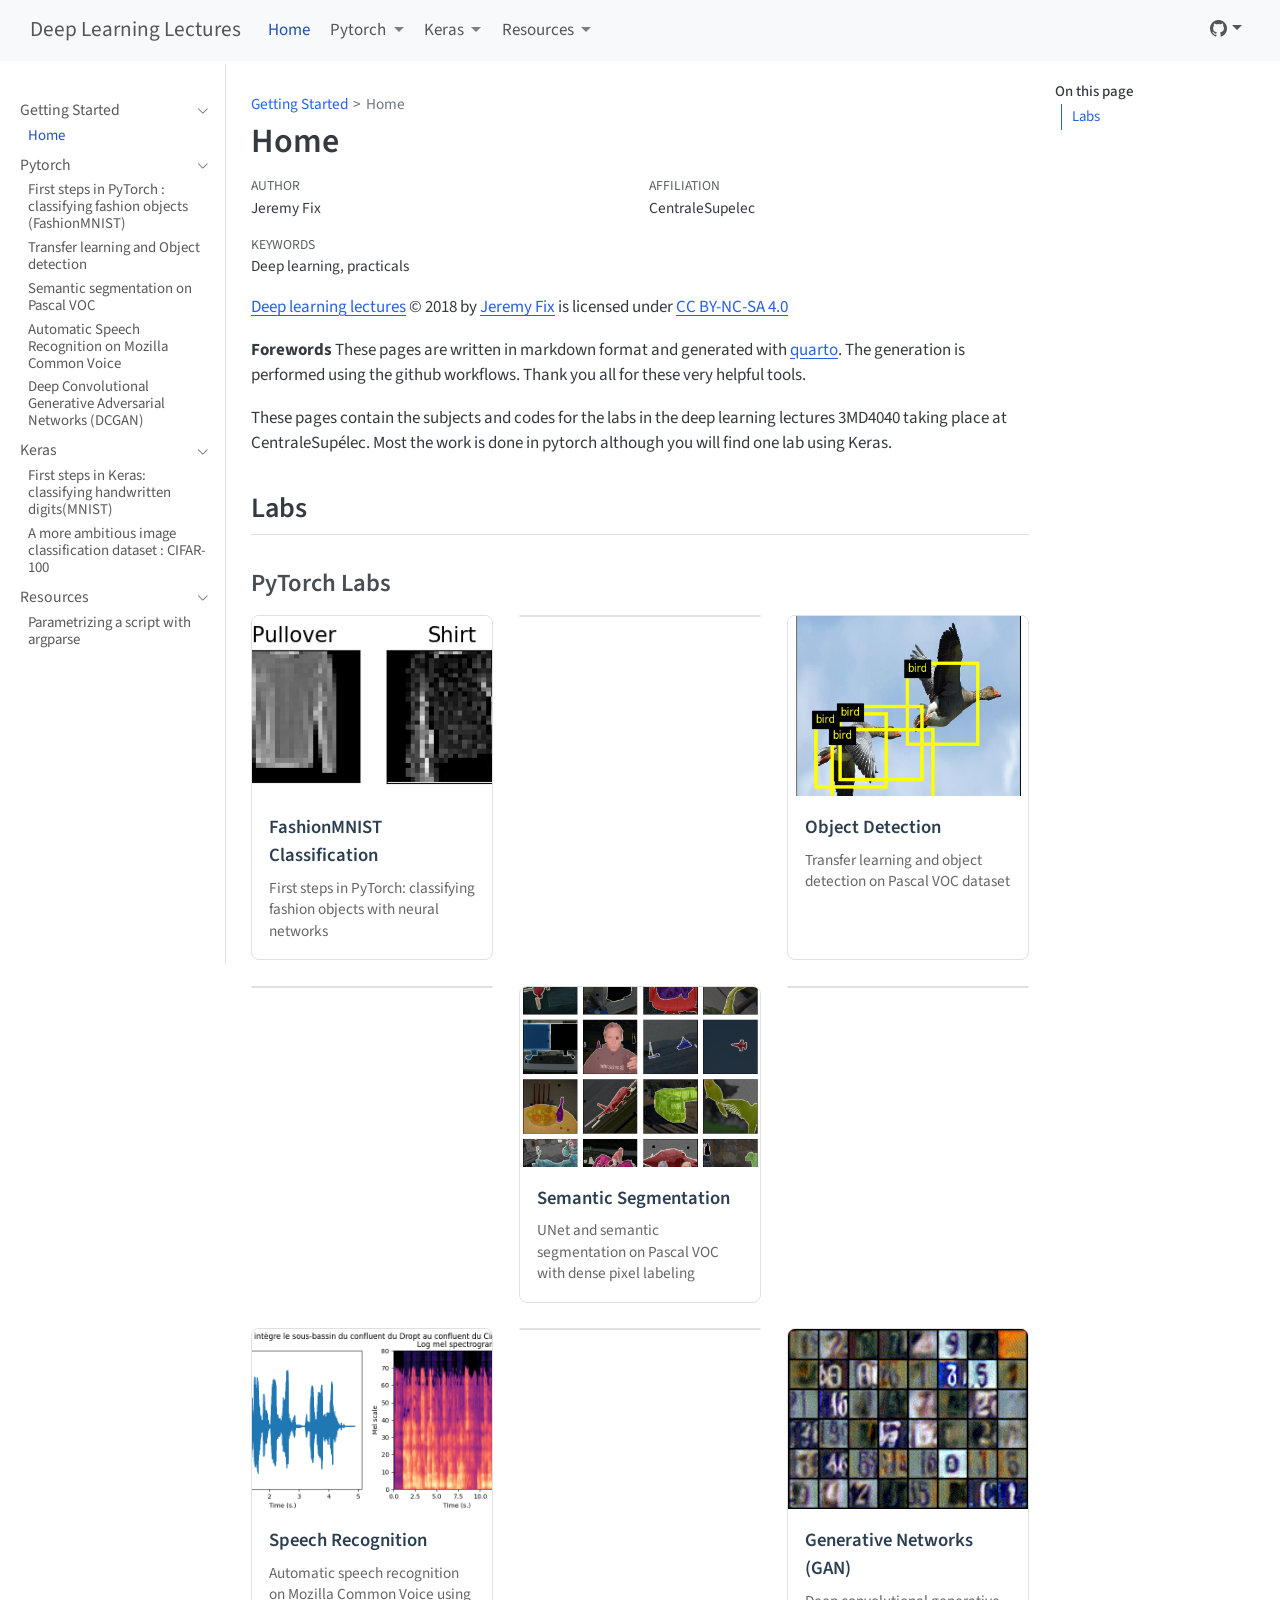
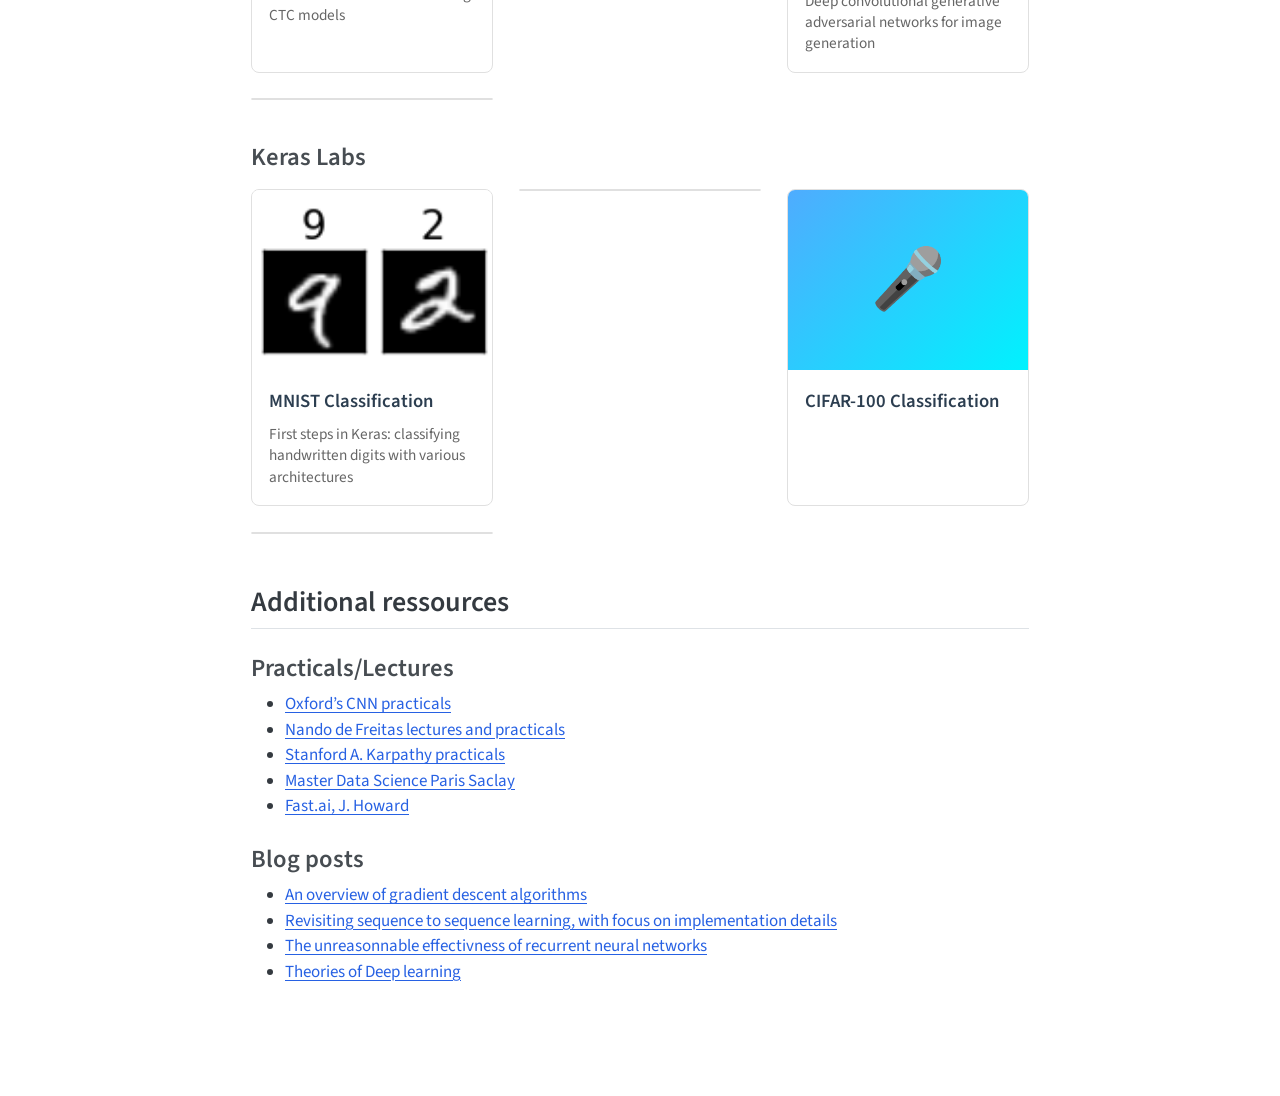
==== commit 328e8015: "Built site for gh-pages" ====
--- a/index.html
+++ b/index.html
@@ -2,7 +2,7 @@
 <html xmlns="http://www.w3.org/1999/xhtml" lang="en" xml:lang="en"><head>
 
 <meta charset="utf-8">
-<meta name="generator" content="quarto-1.8.26">
+<meta name="generator" content="quarto-1.8.27">
 
 <meta name="viewport" content="width=device-width, initial-scale=1.0, user-scalable=yes">
 
@@ -39,7 +39,7 @@
 <script src="site_libs/quarto-html/tippy.umd.min.js"></script>
 <script src="site_libs/quarto-html/anchor.min.js"></script>
 <link href="site_libs/quarto-html/tippy.css" rel="stylesheet">
-<link href="site_libs/quarto-html/quarto-syntax-highlighting-587c61ba64f3a5504c4d52d930310e48.css" rel="stylesheet" id="quarto-text-highlighting-styles">
+<link href="site_libs/quarto-html/quarto-syntax-highlighting-ed96de9b727972fe78a7b5d16c58bf87.css" rel="stylesheet" id="quarto-text-highlighting-styles">
 <script src="site_libs/bootstrap/bootstrap.min.js"></script>
 <link href="site_libs/bootstrap/bootstrap-icons.css" rel="stylesheet">
 <link href="site_libs/bootstrap/bootstrap-0b802d246790ecd80511443f8ae76f95.min.css" rel="stylesheet" append-hash="true" id="quarto-bootstrap" data-mode="light">
--- a/site_libs/quarto-html/quarto-syntax-highlighting-ed96de9b727972fe78a7b5d16c58bf87.css
+++ b/site_libs/quarto-html/quarto-syntax-highlighting-ed96de9b727972fe78a7b5d16c58bf87.css
@@ -0,0 +1,236 @@
+/* quarto syntax highlight colors */
+:root {
+  --quarto-hl-ot-color: #003B4F;
+  --quarto-hl-at-color: #657422;
+  --quarto-hl-ss-color: #20794D;
+  --quarto-hl-an-color: #5E5E5E;
+  --quarto-hl-fu-color: #4758AB;
+  --quarto-hl-st-color: #20794D;
+  --quarto-hl-cf-color: #003B4F;
+  --quarto-hl-op-color: #5E5E5E;
+  --quarto-hl-er-color: #AD0000;
+  --quarto-hl-bn-color: #AD0000;
+  --quarto-hl-al-color: #AD0000;
+  --quarto-hl-va-color: #111111;
+  --quarto-hl-bu-color: inherit;
+  --quarto-hl-ex-color: inherit;
+  --quarto-hl-pp-color: #AD0000;
+  --quarto-hl-in-color: #5E5E5E;
+  --quarto-hl-vs-color: #20794D;
+  --quarto-hl-wa-color: #5E5E5E;
+  --quarto-hl-do-color: #5E5E5E;
+  --quarto-hl-im-color: #00769E;
+  --quarto-hl-ch-color: #20794D;
+  --quarto-hl-dt-color: #AD0000;
+  --quarto-hl-fl-color: #AD0000;
+  --quarto-hl-co-color: #5E5E5E;
+  --quarto-hl-cv-color: #5E5E5E;
+  --quarto-hl-cn-color: #8f5902;
+  --quarto-hl-sc-color: #5E5E5E;
+  --quarto-hl-dv-color: #AD0000;
+  --quarto-hl-kw-color: #003B4F;
+}
+
+/* other quarto variables */
+:root {
+  --quarto-font-monospace: SFMono-Regular, Menlo, Monaco, Consolas, "Liberation Mono", "Courier New", monospace;
+}
+
+/* syntax highlight based on Pandoc's rules */
+pre > code.sourceCode > span {
+  color: #003B4F;
+}
+
+code.sourceCode > span {
+  color: #003B4F;
+}
+
+div.sourceCode,
+div.sourceCode pre.sourceCode {
+  color: #003B4F;
+}
+
+/* Normal */
+code span {
+  color: #003B4F;
+}
+
+/* Alert */
+code span.al {
+  color: #AD0000;
+  font-style: inherit;
+}
+
+/* Annotation */
+code span.an {
+  color: #5E5E5E;
+  font-style: inherit;
+}
+
+/* Attribute */
+code span.at {
+  color: #657422;
+  font-style: inherit;
+}
+
+/* BaseN */
+code span.bn {
+  color: #AD0000;
+  font-style: inherit;
+}
+
+/* BuiltIn */
+code span.bu {
+  font-style: inherit;
+}
+
+/* ControlFlow */
+code span.cf {
+  color: #003B4F;
+  font-weight: bold;
+  font-style: inherit;
+}
+
+/* Char */
+code span.ch {
+  color: #20794D;
+  font-style: inherit;
+}
+
+/* Constant */
+code span.cn {
+  color: #8f5902;
+  font-style: inherit;
+}
+
+/* Comment */
+code span.co {
+  color: #5E5E5E;
+  font-style: inherit;
+}
+
+/* CommentVar */
+code span.cv {
+  color: #5E5E5E;
+  font-style: italic;
+}
+
+/* Documentation */
+code span.do {
+  color: #5E5E5E;
+  font-style: italic;
+}
+
+/* DataType */
+code span.dt {
+  color: #AD0000;
+  font-style: inherit;
+}
+
+/* DecVal */
+code span.dv {
+  color: #AD0000;
+  font-style: inherit;
+}
+
+/* Error */
+code span.er {
+  color: #AD0000;
+  font-style: inherit;
+}
+
+/* Extension */
+code span.ex {
+  font-style: inherit;
+}
+
+/* Float */
+code span.fl {
+  color: #AD0000;
+  font-style: inherit;
+}
+
+/* Function */
+code span.fu {
+  color: #4758AB;
+  font-style: inherit;
+}
+
+/* Import */
+code span.im {
+  color: #00769E;
+  font-style: inherit;
+}
+
+/* Information */
+code span.in {
+  color: #5E5E5E;
+  font-style: inherit;
+}
+
+/* Keyword */
+code span.kw {
+  color: #003B4F;
+  font-weight: bold;
+  font-style: inherit;
+}
+
+/* Operator */
+code span.op {
+  color: #5E5E5E;
+  font-style: inherit;
+}
+
+/* Other */
+code span.ot {
+  color: #003B4F;
+  font-style: inherit;
+}
+
+/* Preprocessor */
+code span.pp {
+  color: #AD0000;
+  font-style: inherit;
+}
+
+/* SpecialChar */
+code span.sc {
+  color: #5E5E5E;
+  font-style: inherit;
+}
+
+/* SpecialString */
+code span.ss {
+  color: #20794D;
+  font-style: inherit;
+}
+
+/* String */
+code span.st {
+  color: #20794D;
+  font-style: inherit;
+}
+
+/* Variable */
+code span.va {
+  color: #111111;
+  font-style: inherit;
+}
+
+/* VerbatimString */
+code span.vs {
+  color: #20794D;
+  font-style: inherit;
+}
+
+/* Warning */
+code span.wa {
+  color: #5E5E5E;
+  font-style: italic;
+}
+
+.prevent-inlining {
+  content: "</";
+}
+
+/*# sourceMappingURL=0920dd6d7437995b8cdf7429764427b1.css.map */
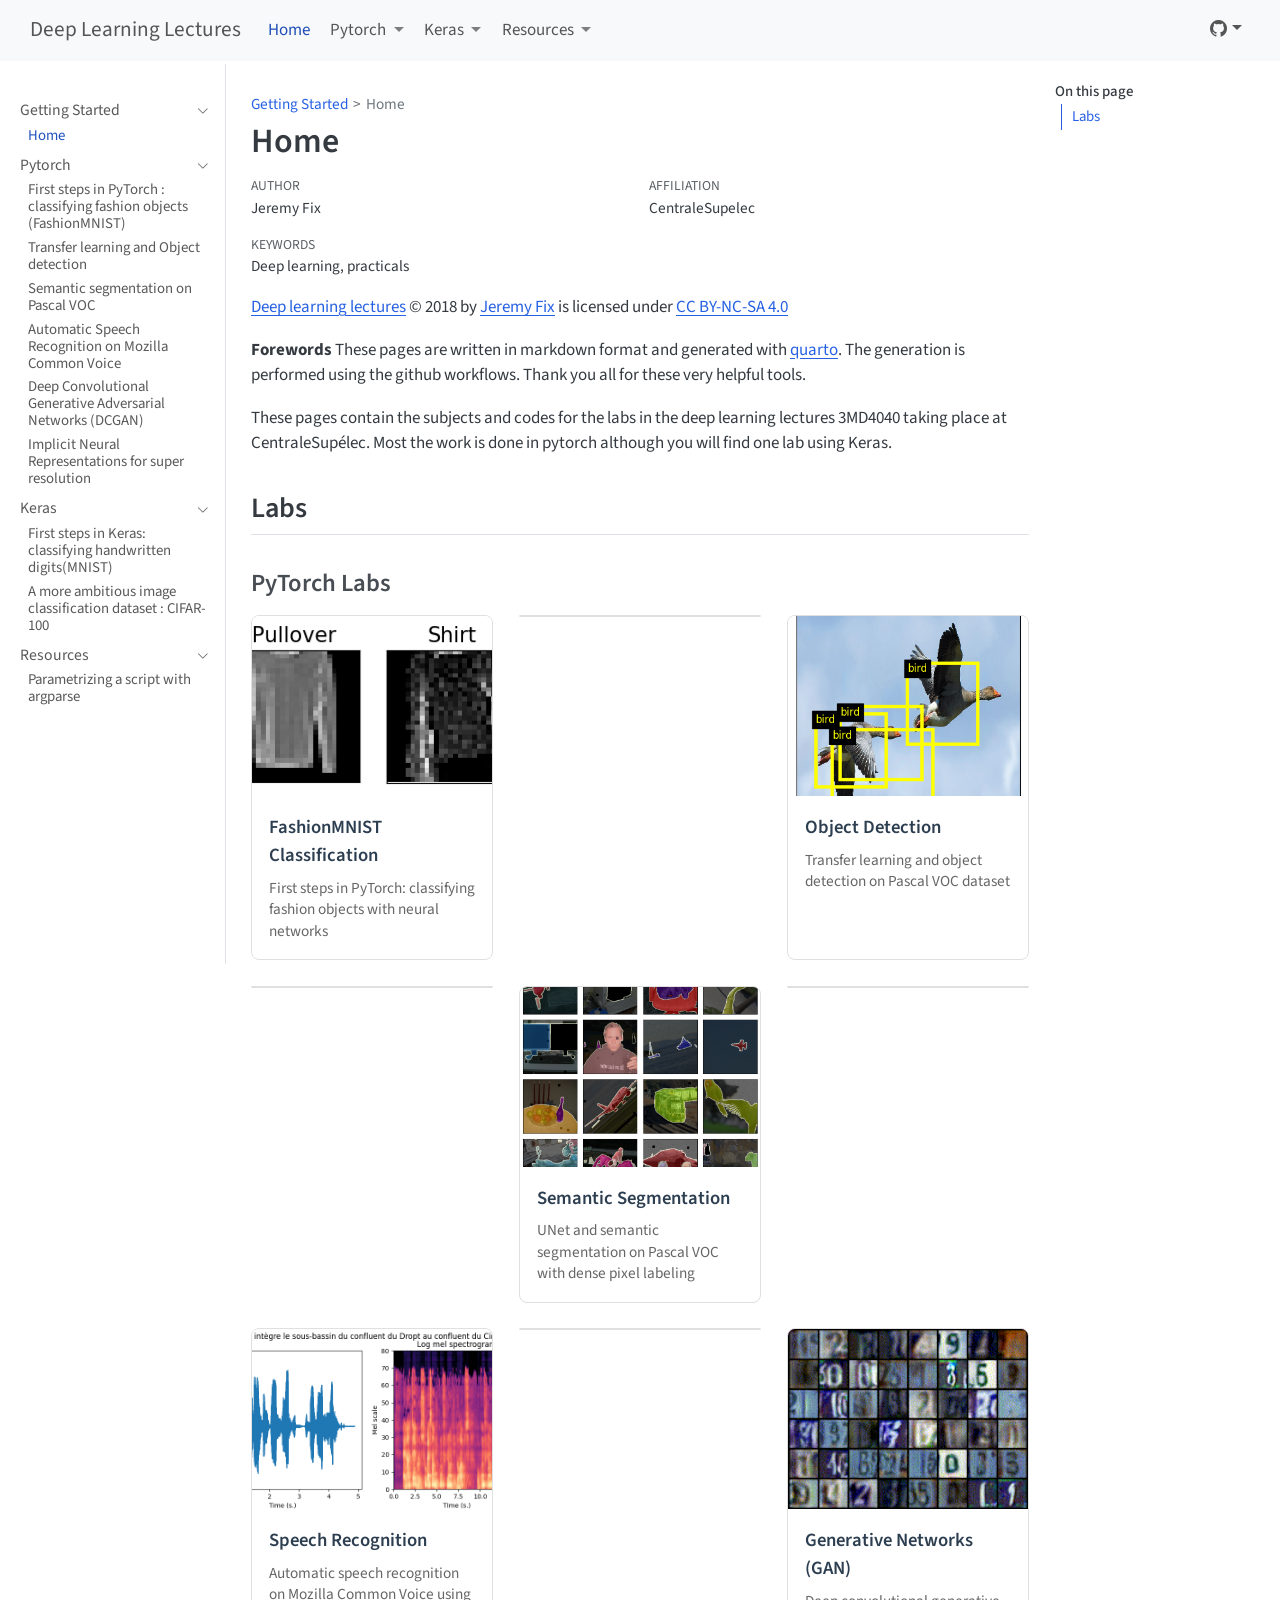
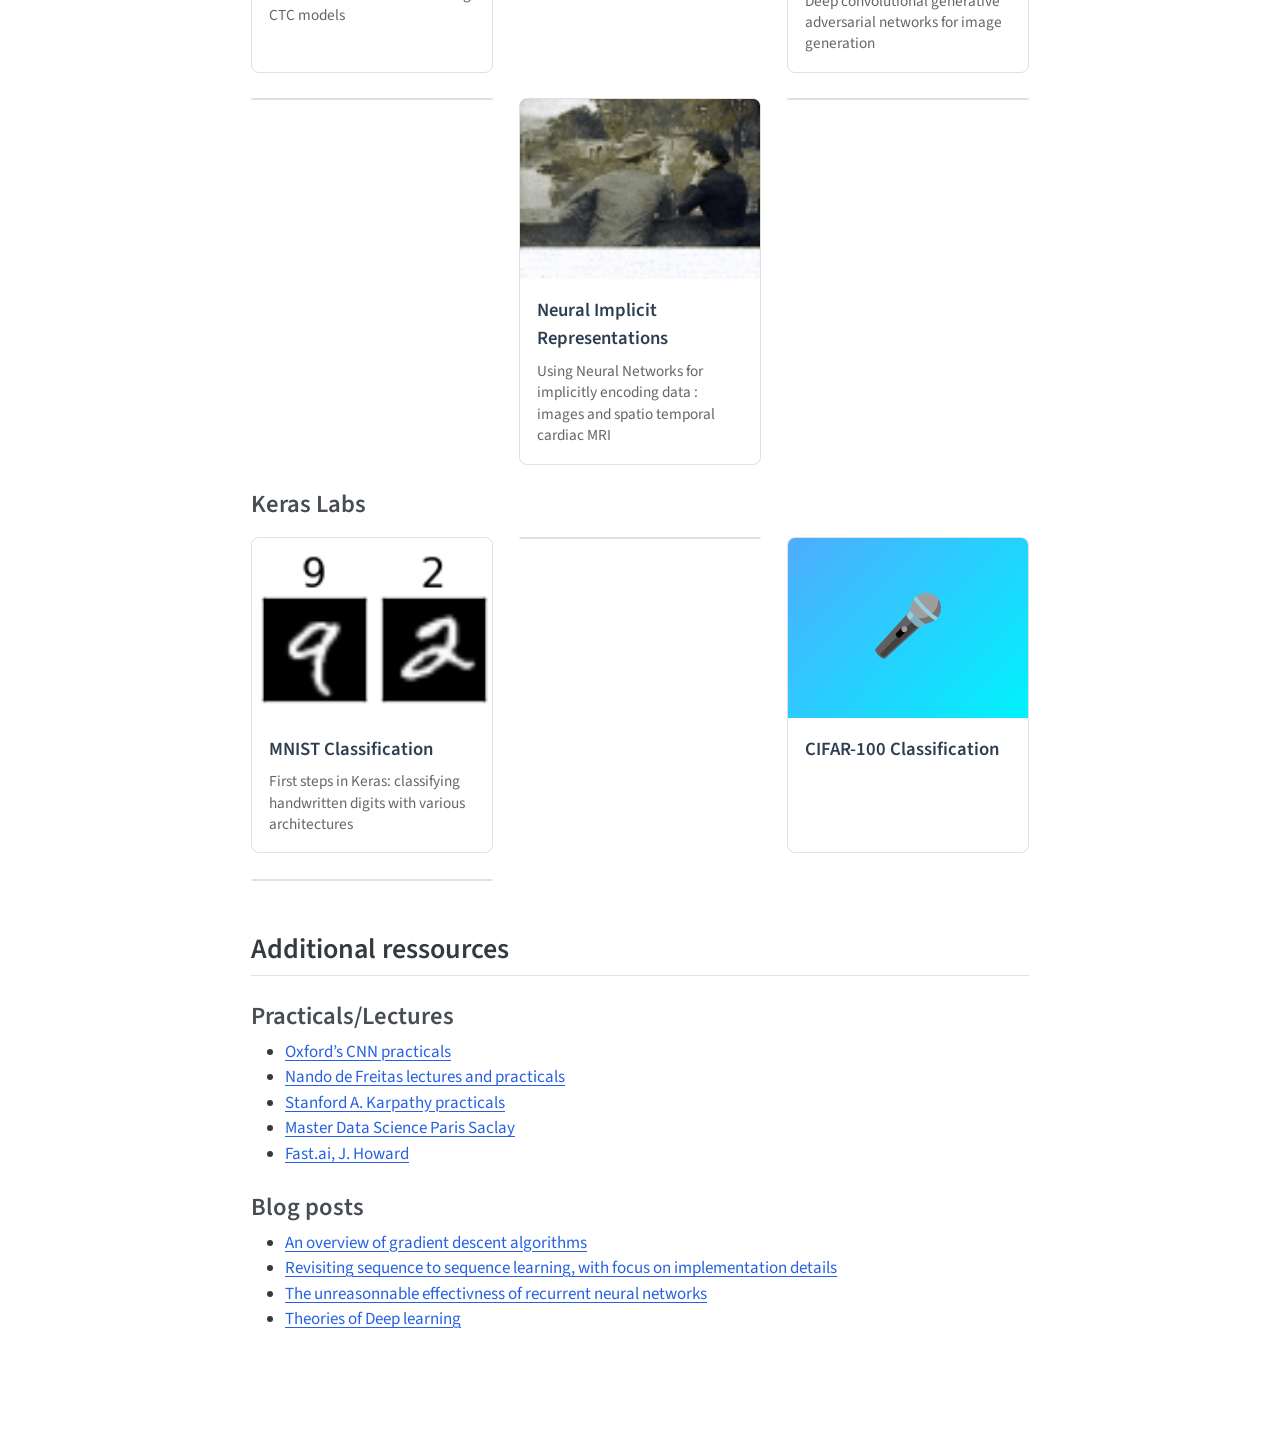
==== commit 80b11051: "Built site for gh-pages" ====
--- a/index.html
+++ b/index.html
@@ -119,6 +119,10 @@
         <li>
     <a class="dropdown-item" href="./pytorch/gan/index.html">
  <span class="dropdown-text">Deep Convolutional Generative Adversarial Networks</span></a>
+  </li>  
+        <li>
+    <a class="dropdown-item" href="./pytorch/nir-ecg/index.html">
+ <span class="dropdown-text">Neural Implicit Representations</span></a>
   </li>  
     </ul>
   </li>
@@ -242,6 +246,12 @@
  <span class="menu-text">Deep Convolutional Generative Adversarial Networks (DCGAN)</span></a>
   </div>
 </li>
+          <li class="sidebar-item">
+  <div class="sidebar-item-container"> 
+  <a href="./pytorch/nir-ecg/index.html" class="sidebar-item-text sidebar-link">
+ <span class="menu-text">Implicit Neural Representations for super resolution</span></a>
+  </div>
+</li>
       </ul>
   </li>
         <li class="sidebar-item sidebar-item-section">
@@ -504,6 +514,19 @@
 </div>
 </div>
 </a><p><a href="pytorch/gan/" class="lab-card pytorch-card"></a></p>
+<a href="pytorch/nir-ecg/" class="lab-card pytorch-card">
+<div class="lab-card-image">
+<img src="pytorch/nir-ecg/amoureux.gif" alt="NIR" style="width: 100%; height: 100%; object-fit: cover;">
+</div>
+<div class="lab-card-content">
+<div class="lab-card-title">
+Neural Implicit Representations
+</div>
+<div class="lab-card-description">
+Using Neural Networks for implicitly encoding data : images and spatio temporal cardiac MRI
+</div>
+</div>
+</a><p><a href="pytorch/nir-ecg/" class="lab-card pytorch-card"></a></p>
 </div>
 <h3 class="anchored">
 Keras Labs
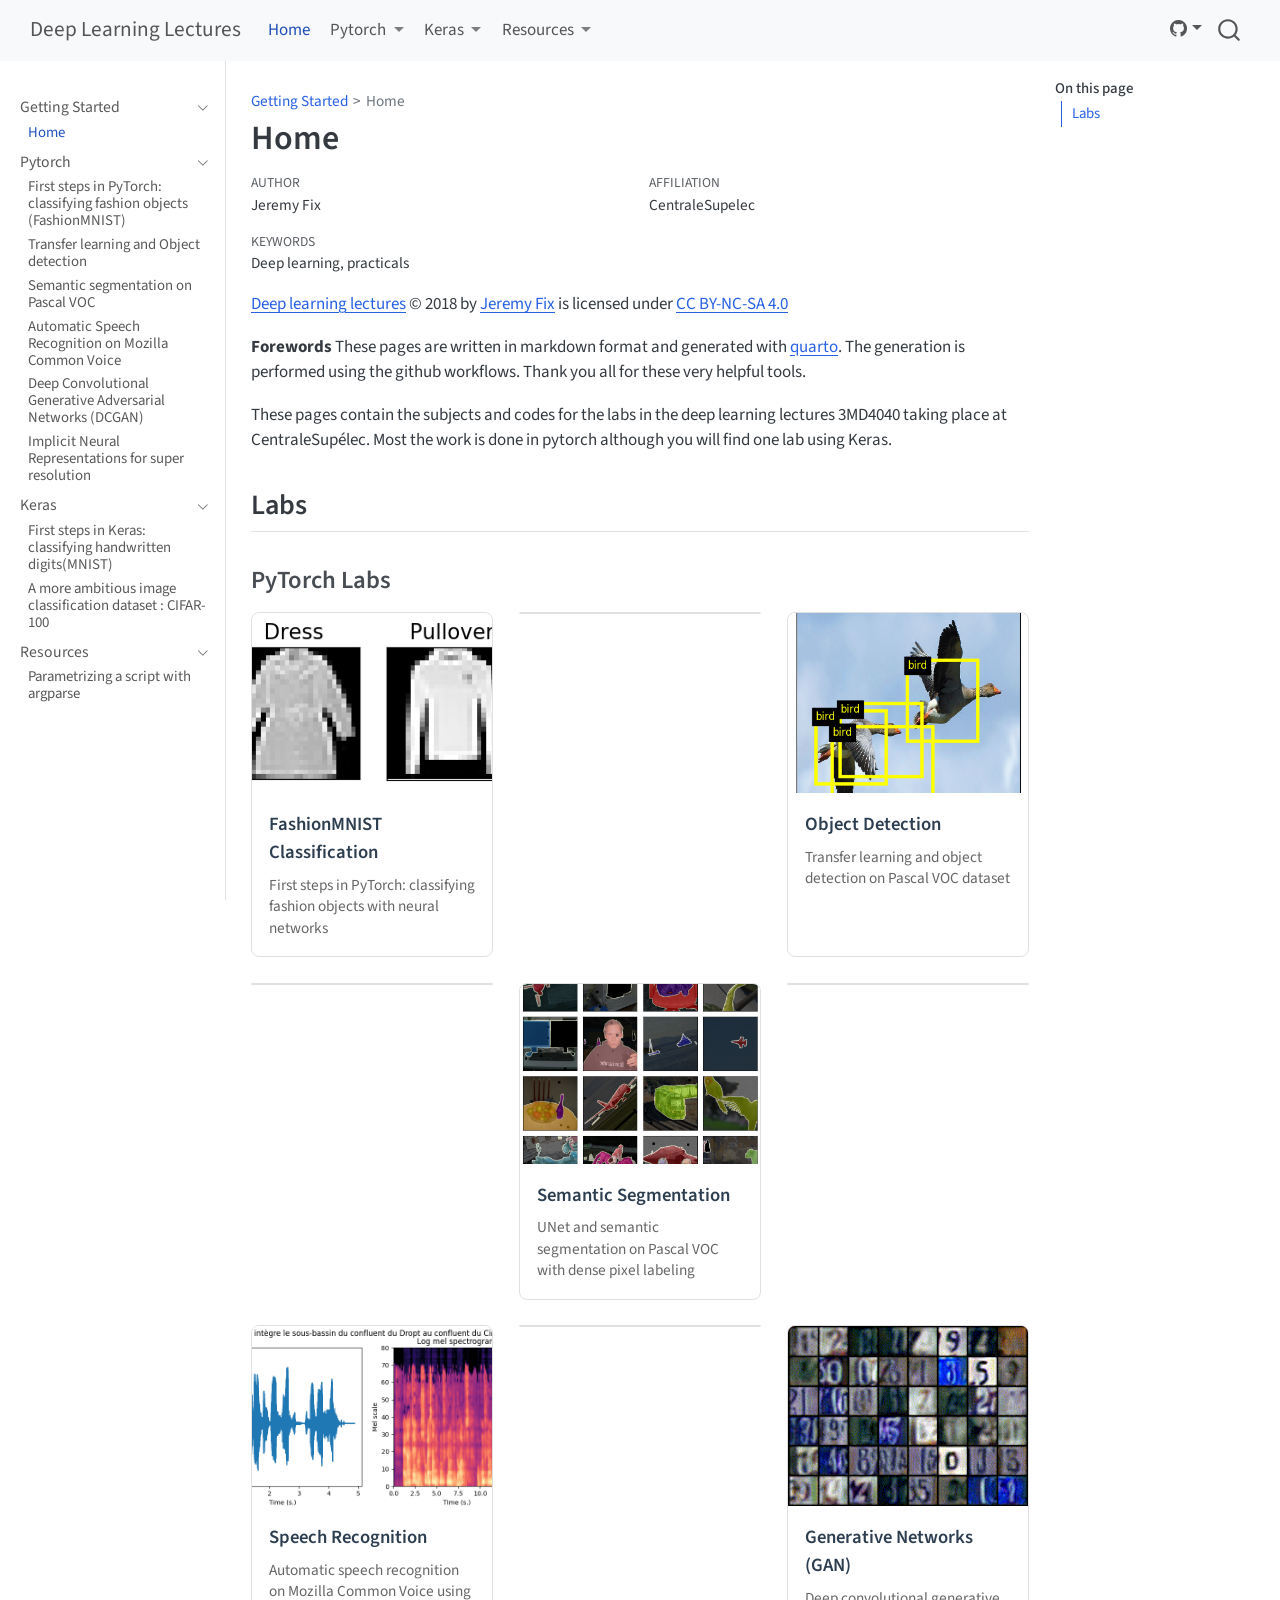
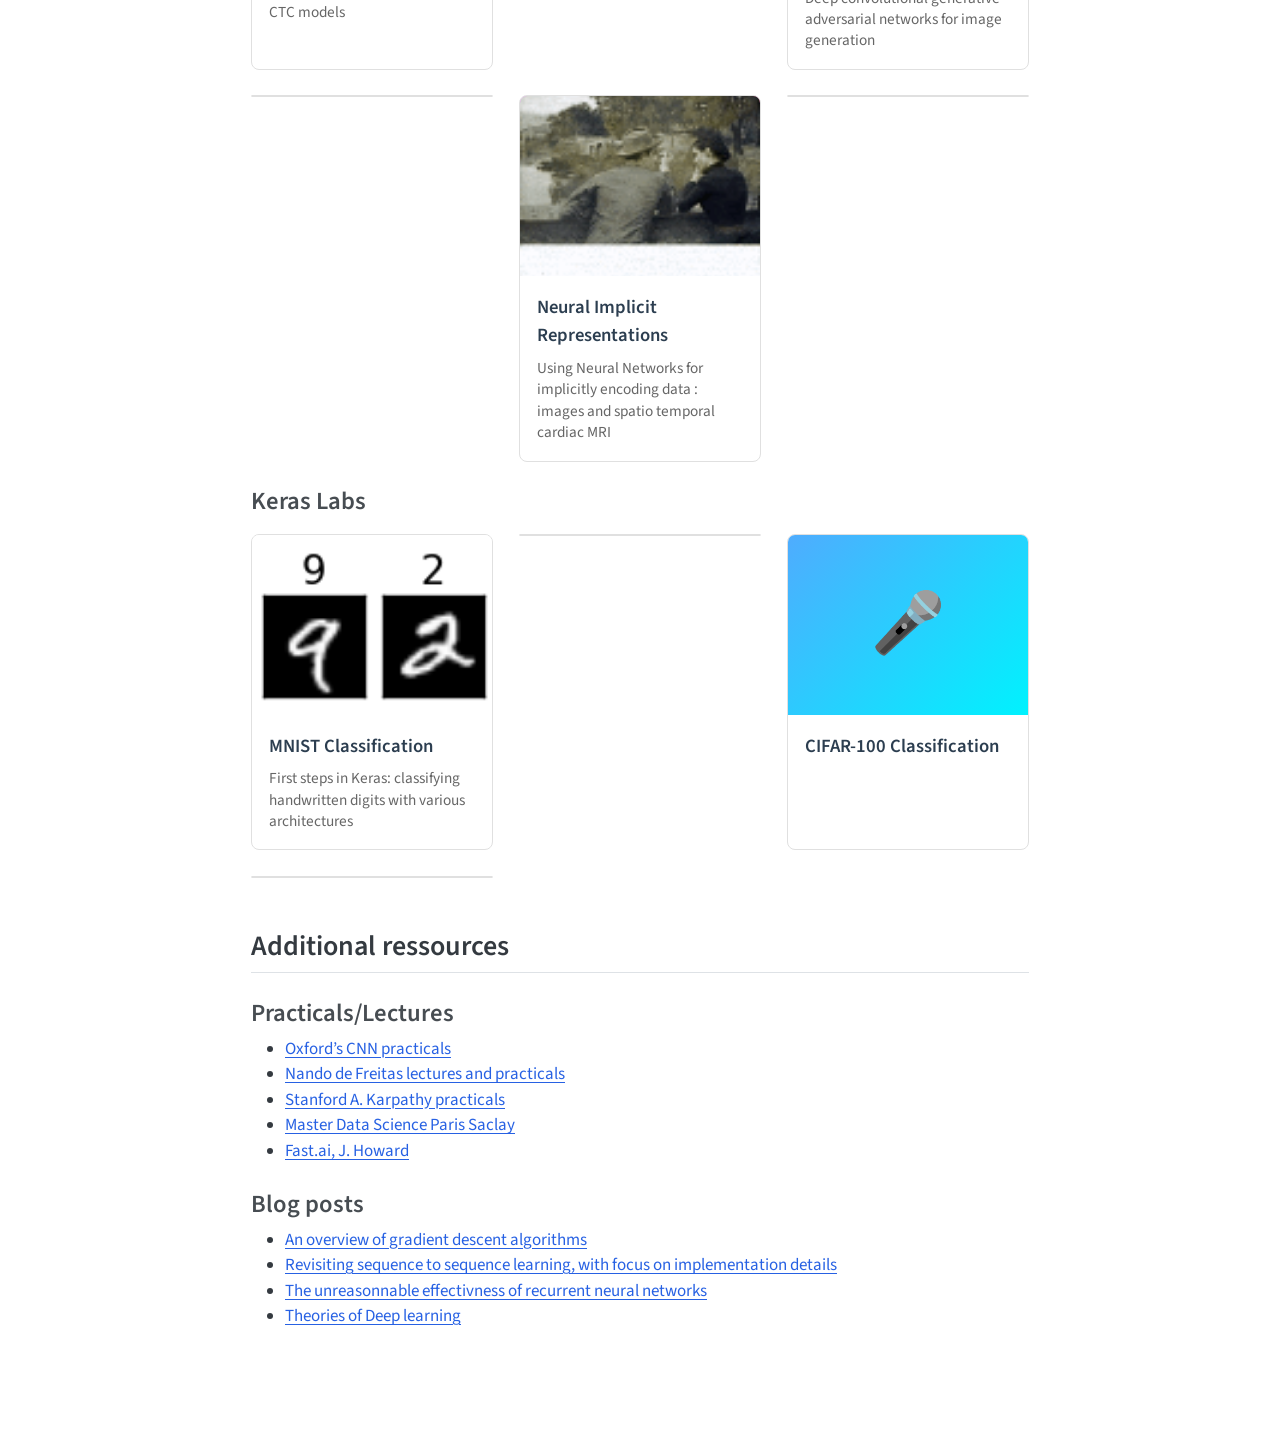
==== commit 4e1989e0: "Built site for gh-pages" ====
--- a/index.html
+++ b/index.html
@@ -2,7 +2,7 @@
 <html xmlns="http://www.w3.org/1999/xhtml" lang="en" xml:lang="en"><head>
 
 <meta charset="utf-8">
-<meta name="generator" content="quarto-1.8.27">
+<meta name="generator" content="quarto-1.10.18">
 
 <meta name="viewport" content="width=device-width, initial-scale=1.0, user-scalable=yes">
 
@@ -11,10 +11,16 @@
 
 <title>Home – Deep Learning Lectures</title>
 <style>
-code{white-space: pre-wrap;}
+/* Default styles provided by pandoc.
+** See https://pandoc.org/MANUAL.html#variables-for-html for config info.
+*/
 span.smallcaps{font-variant: small-caps;}
-div.columns{display: flex; gap: min(4vw, 1.5em);}
-div.column{flex: auto; overflow-x: auto;}
+div.columns{display: flex; gap: 1.5em;}
+div.column{flex: auto;}
+@media screen {
+div.columns{gap: min(4vw, 1.5em);}
+div.column{overflow-x: auto;}
+}
 div.hanging-indent{margin-left: 1.5em; text-indent: -1.5em;}
 ul.task-list{list-style: none;}
 ul.task-list li input[type="checkbox"] {
@@ -34,15 +40,14 @@
 <meta name="quarto:offset" content="./">
 <script src="site_libs/quarto-html/quarto.js" type="module"></script>
 <script src="site_libs/quarto-html/tabsets/tabsets.js" type="module"></script>
-<script src="site_libs/quarto-html/axe/axe-check.js" type="module"></script>
 <script src="site_libs/quarto-html/popper.min.js"></script>
 <script src="site_libs/quarto-html/tippy.umd.min.js"></script>
 <script src="site_libs/quarto-html/anchor.min.js"></script>
 <link href="site_libs/quarto-html/tippy.css" rel="stylesheet">
-<link href="site_libs/quarto-html/quarto-syntax-highlighting-ed96de9b727972fe78a7b5d16c58bf87.css" rel="stylesheet" id="quarto-text-highlighting-styles">
+<link href="site_libs/quarto-html/quarto-syntax-highlighting-64a204ab8560d761af7679ceaba22944.css" rel="stylesheet" id="quarto-text-highlighting-styles">
 <script src="site_libs/bootstrap/bootstrap.min.js"></script>
 <link href="site_libs/bootstrap/bootstrap-icons.css" rel="stylesheet">
-<link href="site_libs/bootstrap/bootstrap-0b802d246790ecd80511443f8ae76f95.min.css" rel="stylesheet" append-hash="true" id="quarto-bootstrap" data-mode="light">
+<link href="site_libs/bootstrap/bootstrap-1cc85eedf2d0732f73076e863361198e.min.css" rel="stylesheet" append-hash="true" id="quarto-bootstrap" data-mode="light">
 <script id="quarto-search-options" type="application/json">{
   "location": "navbar",
   "copy-button": false,
@@ -101,7 +106,7 @@
     </a>
     <ul class="dropdown-menu" aria-labelledby="nav-menu-pytorch">    
         <li>
-    <a class="dropdown-item" href="./pytorch/fashionMNIST/index.html">
+    <a class="dropdown-item" href="./pytorch/intro/index.html">
  <span class="dropdown-text">First steps in PyTorch : classifying fashion objects (FashionMNIST)</span></a>
   </li>  
         <li>
@@ -218,8 +223,8 @@
       <ul id="quarto-sidebar-section-2" class="collapse list-unstyled sidebar-section depth1 show">  
           <li class="sidebar-item">
   <div class="sidebar-item-container"> 
-  <a href="./pytorch/fashionMNIST/index.html" class="sidebar-item-text sidebar-link">
- <span class="menu-text">First steps in PyTorch : classifying fashion objects (FashionMNIST)</span></a>
+  <a href="./pytorch/intro/index.html" class="sidebar-item-text sidebar-link">
+ <span class="menu-text">First steps in PyTorch: classifying fashion objects (FashionMNIST)</span></a>
   </div>
 </li>
           <li class="sidebar-item">
@@ -449,9 +454,9 @@
 PyTorch Labs
 </h3>
 <div class="cards-grid">
-<a href="pytorch/fashionMNIST/" class="lab-card pytorch-card">
+<a href="pytorch/intro/" class="lab-card pytorch-card">
 <div class="lab-card-image">
-<img src="pytorch/fashionMNIST/fashionMNIST_samples_augment.png" alt="FashionMNIST" style="width: 100%; height: 100%; object-fit: cover;">
+<img src="pytorch/intro/fashionMNIST_samples.png" alt="FashionMNIST" style="width: 100%; height: 100%; object-fit: cover;">
 </div>
 <div class="lab-card-content">
 <div class="lab-card-title">
@@ -461,7 +466,7 @@
 First steps in PyTorch: classifying fashion objects with neural networks
 </div>
 </div>
-</a><p><a href="pytorch/fashionMNIST/" class="lab-card pytorch-card"></a></p>
+</a><p><a href="pytorch/intro/" class="lab-card pytorch-card"></a></p>
 <a href="pytorch/object-detection/" class="lab-card pytorch-card">
 <div class="lab-card-image">
 <img src="pytorch/object-detection/multi_object_prediction.png" alt="Object detection" style="width: 100%; height: 100%; object-fit: cover;">
--- a/site_libs/quarto-html/quarto-syntax-highlighting-64a204ab8560d761af7679ceaba22944.css
+++ b/site_libs/quarto-html/quarto-syntax-highlighting-64a204ab8560d761af7679ceaba22944.css
@@ -0,0 +1,236 @@
+/* quarto syntax highlight colors */
+:root {
+  --quarto-hl-ot-color: #003B4F;
+  --quarto-hl-at-color: #657422;
+  --quarto-hl-ss-color: #20794D;
+  --quarto-hl-an-color: #5E5E5E;
+  --quarto-hl-fu-color: #4758AB;
+  --quarto-hl-st-color: #20794D;
+  --quarto-hl-cf-color: #003B4F;
+  --quarto-hl-op-color: #5E5E5E;
+  --quarto-hl-er-color: #AD0000;
+  --quarto-hl-bn-color: #AD0000;
+  --quarto-hl-al-color: #AD0000;
+  --quarto-hl-va-color: #111111;
+  --quarto-hl-bu-color: inherit;
+  --quarto-hl-ex-color: inherit;
+  --quarto-hl-pp-color: #AD0000;
+  --quarto-hl-in-color: #5E5E5E;
+  --quarto-hl-vs-color: #20794D;
+  --quarto-hl-wa-color: #5E5E5E;
+  --quarto-hl-do-color: #5E5E5E;
+  --quarto-hl-im-color: #00769E;
+  --quarto-hl-ch-color: #20794D;
+  --quarto-hl-dt-color: #AD0000;
+  --quarto-hl-fl-color: #AD0000;
+  --quarto-hl-co-color: #5E5E5E;
+  --quarto-hl-cv-color: #5E5E5E;
+  --quarto-hl-cn-color: #8f5902;
+  --quarto-hl-sc-color: #5E5E5E;
+  --quarto-hl-dv-color: #AD0000;
+  --quarto-hl-kw-color: #003B4F;
+}
+
+/* other quarto variables */
+:root {
+  --quarto-font-monospace: SFMono-Regular, Menlo, Monaco, Consolas, "Liberation Mono", "Courier New", monospace;
+}
+
+/* syntax highlight based on Pandoc's rules */
+pre > code.sourceCode > span {
+  color: #003B4F;
+}
+
+code.sourceCode > span {
+  color: #003B4F;
+}
+
+div.sourceCode,
+div.sourceCode pre.sourceCode {
+  color: #003B4F;
+}
+
+/* Normal */
+code span {
+  color: #003B4F;
+}
+
+/* Alert */
+code span.al {
+  color: #AD0000;
+  font-style: inherit;
+}
+
+/* Annotation */
+code span.an {
+  color: #5E5E5E;
+  font-style: inherit;
+}
+
+/* Attribute */
+code span.at {
+  color: #657422;
+  font-style: inherit;
+}
+
+/* BaseN */
+code span.bn {
+  color: #AD0000;
+  font-style: inherit;
+}
+
+/* BuiltIn */
+code span.bu {
+  font-style: inherit;
+}
+
+/* ControlFlow */
+code span.cf {
+  color: #003B4F;
+  font-weight: bold;
+  font-style: inherit;
+}
+
+/* Char */
+code span.ch {
+  color: #20794D;
+  font-style: inherit;
+}
+
+/* Constant */
+code span.cn {
+  color: #8f5902;
+  font-style: inherit;
+}
+
+/* Comment */
+code span.co {
+  color: #5E5E5E;
+  font-style: inherit;
+}
+
+/* CommentVar */
+code span.cv {
+  color: #5E5E5E;
+  font-style: italic;
+}
+
+/* Documentation */
+code span.do {
+  color: #5E5E5E;
+  font-style: italic;
+}
+
+/* DataType */
+code span.dt {
+  color: #AD0000;
+  font-style: inherit;
+}
+
+/* DecVal */
+code span.dv {
+  color: #AD0000;
+  font-style: inherit;
+}
+
+/* Error */
+code span.er {
+  color: #AD0000;
+  font-style: inherit;
+}
+
+/* Extension */
+code span.ex {
+  font-style: inherit;
+}
+
+/* Float */
+code span.fl {
+  color: #AD0000;
+  font-style: inherit;
+}
+
+/* Function */
+code span.fu {
+  color: #4758AB;
+  font-style: inherit;
+}
+
+/* Import */
+code span.im {
+  color: #00769E;
+  font-style: inherit;
+}
+
+/* Information */
+code span.in {
+  color: #5E5E5E;
+  font-style: inherit;
+}
+
+/* Keyword */
+code span.kw {
+  color: #003B4F;
+  font-weight: bold;
+  font-style: inherit;
+}
+
+/* Operator */
+code span.op {
+  color: #5E5E5E;
+  font-style: inherit;
+}
+
+/* Other */
+code span.ot {
+  color: #003B4F;
+  font-style: inherit;
+}
+
+/* Preprocessor */
+code span.pp {
+  color: #AD0000;
+  font-style: inherit;
+}
+
+/* SpecialChar */
+code span.sc {
+  color: #5E5E5E;
+  font-style: inherit;
+}
+
+/* SpecialString */
+code span.ss {
+  color: #20794D;
+  font-style: inherit;
+}
+
+/* String */
+code span.st {
+  color: #20794D;
+  font-style: inherit;
+}
+
+/* Variable */
+code span.va {
+  color: #111111;
+  font-style: inherit;
+}
+
+/* VerbatimString */
+code span.vs {
+  color: #20794D;
+  font-style: inherit;
+}
+
+/* Warning */
+code span.wa {
+  color: #5E5E5E;
+  font-style: italic;
+}
+
+.prevent-inlining {
+  content: "</";
+}
+
+/*# sourceMappingURL=9d8d5bb603a83b8298b89080a598c93b.css.map */
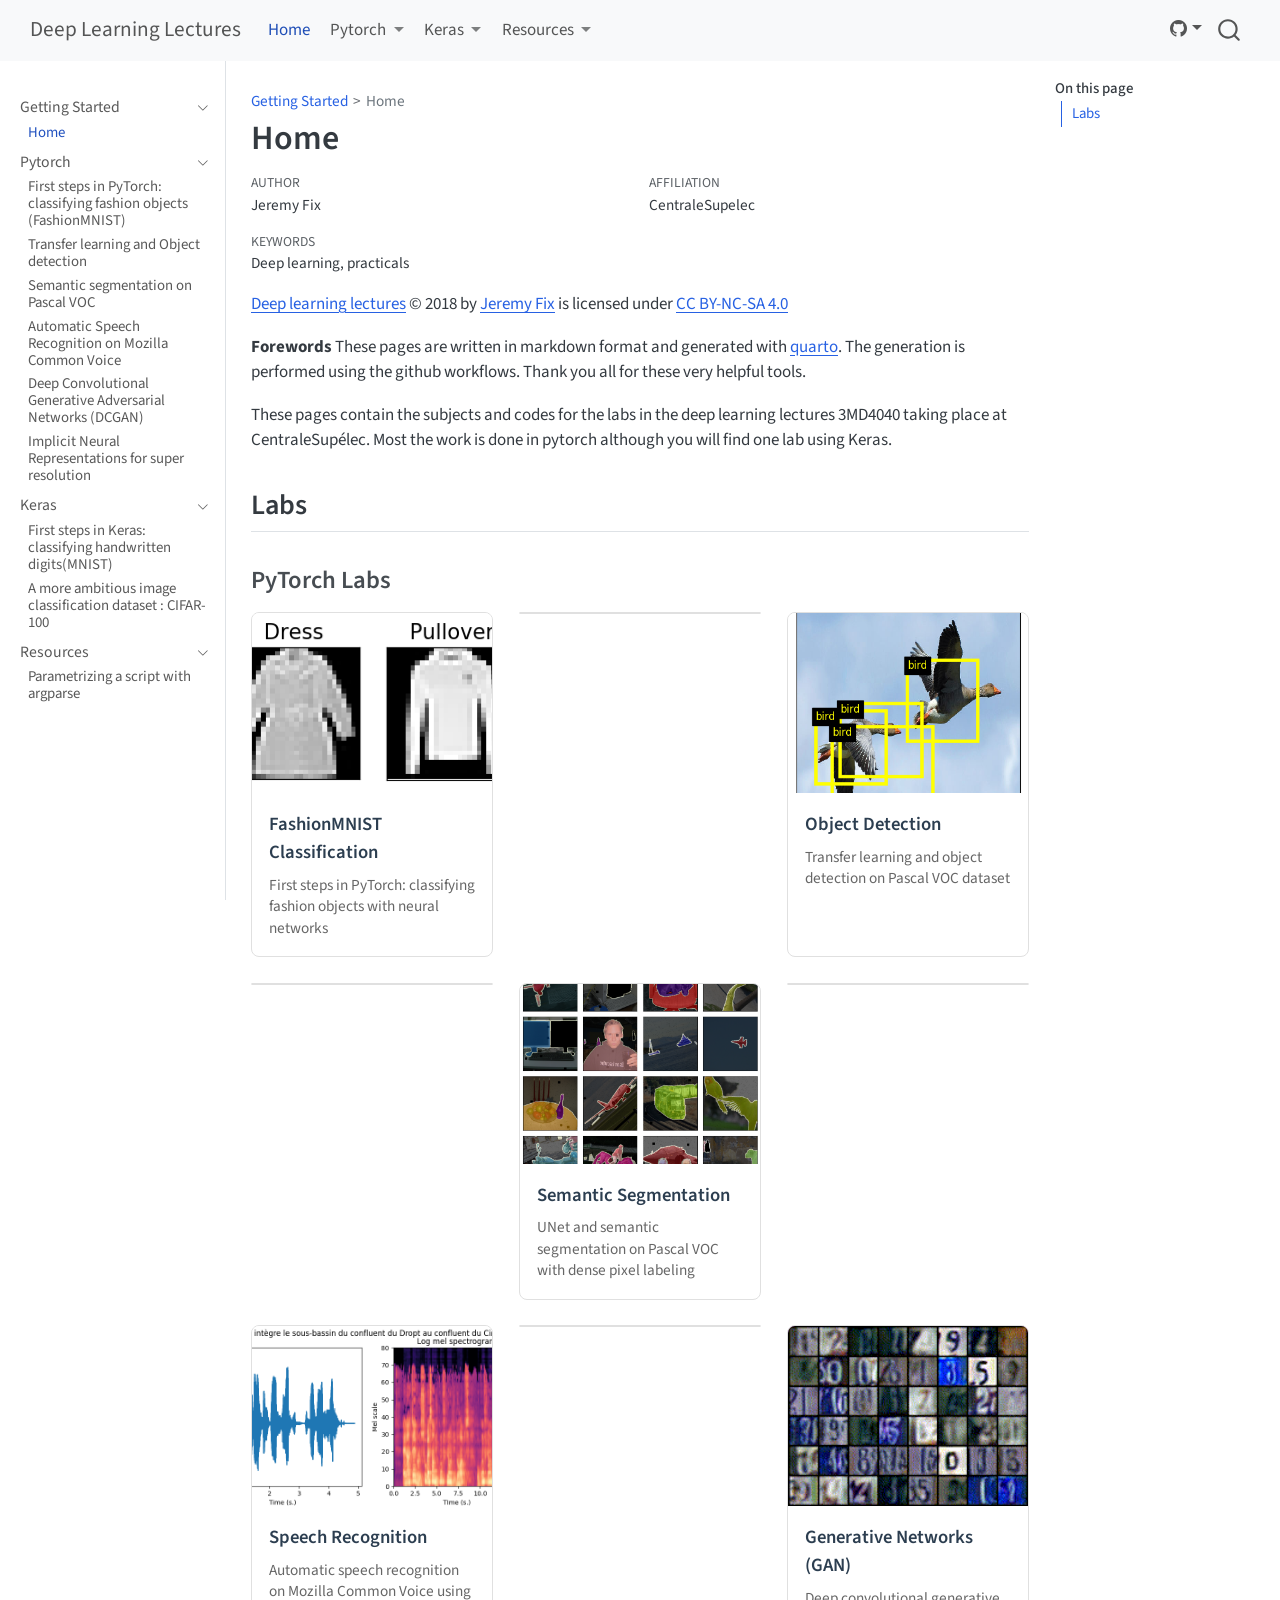
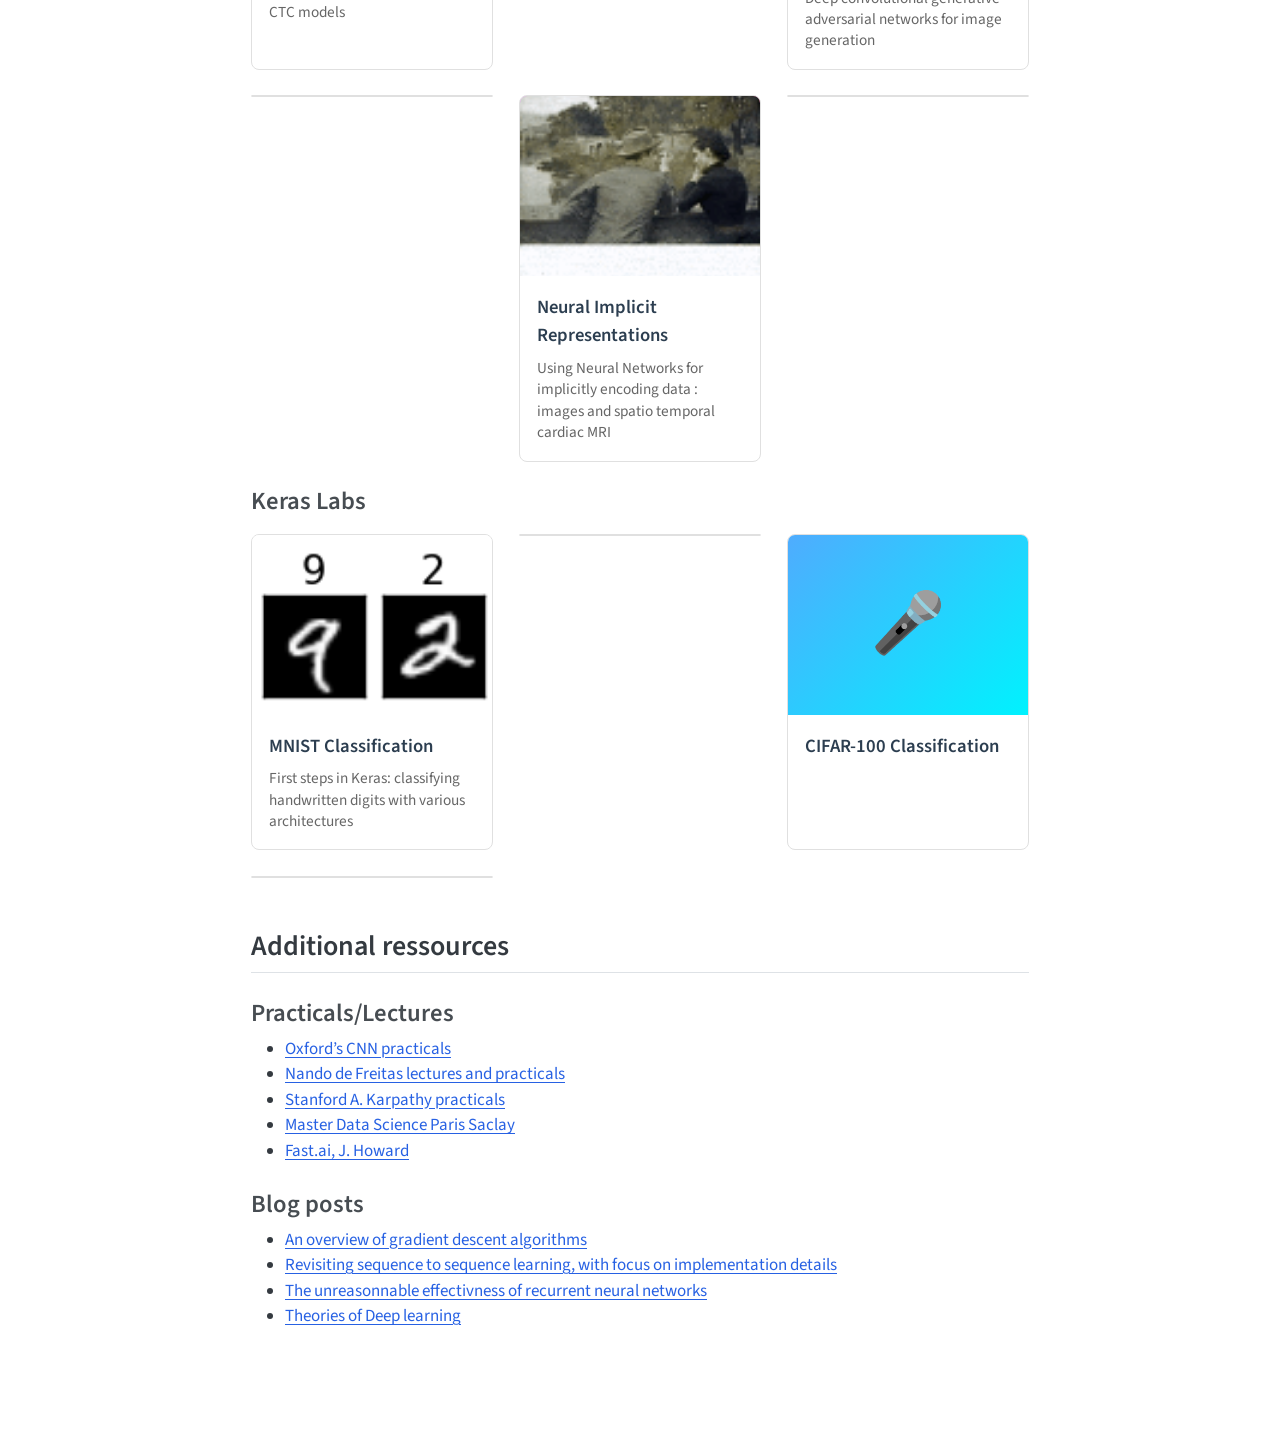
==== commit 7619ca17: "Built site for gh-pages" ====
--- a/index.html
+++ b/index.html
@@ -47,7 +47,7 @@
 <link href="site_libs/quarto-html/quarto-syntax-highlighting-64a204ab8560d761af7679ceaba22944.css" rel="stylesheet" id="quarto-text-highlighting-styles">
 <script src="site_libs/bootstrap/bootstrap.min.js"></script>
 <link href="site_libs/bootstrap/bootstrap-icons.css" rel="stylesheet">
-<link href="site_libs/bootstrap/bootstrap-1cc85eedf2d0732f73076e863361198e.min.css" rel="stylesheet" append-hash="true" id="quarto-bootstrap" data-mode="light">
+<link href="site_libs/bootstrap/bootstrap-84313707dafd7ec0a1ede2af516bb58d.min.css" rel="stylesheet" append-hash="true" id="quarto-bootstrap" data-mode="light">
 <script id="quarto-search-options" type="application/json">{
   "location": "navbar",
   "copy-button": false,
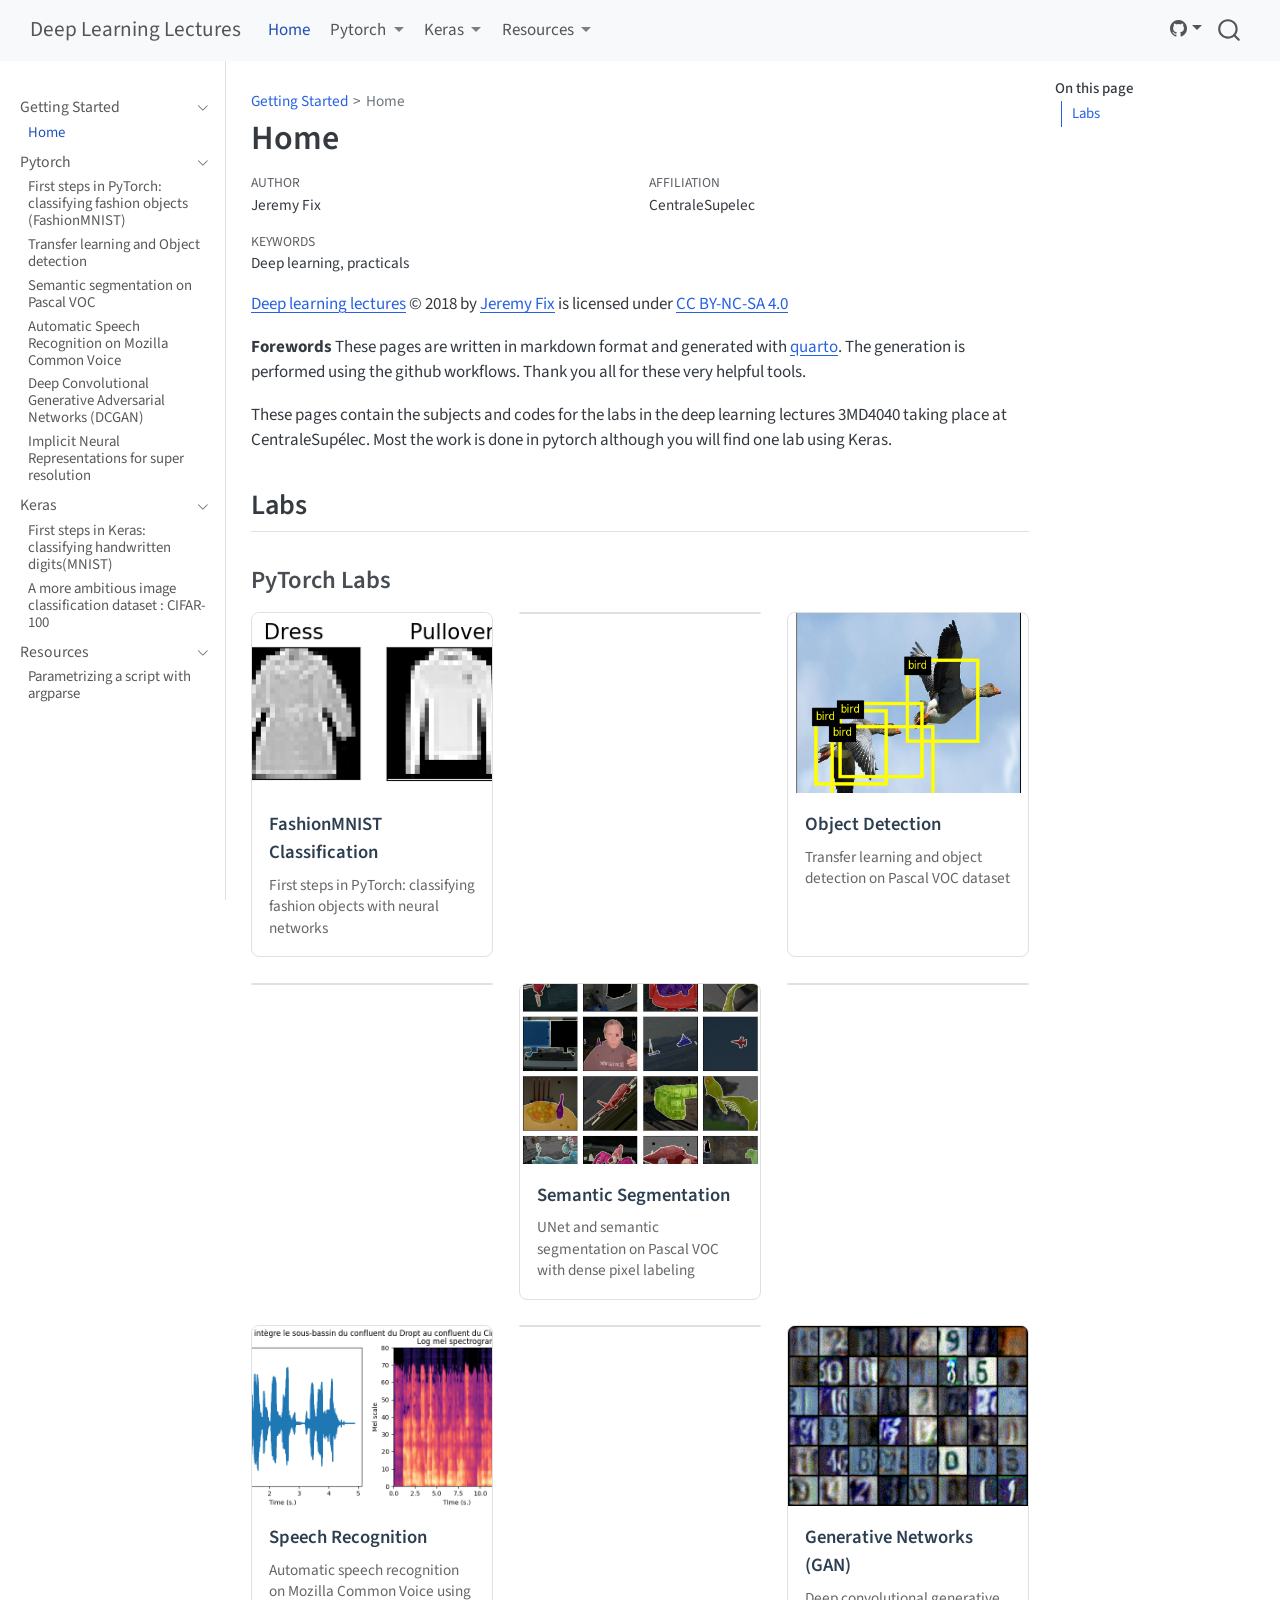
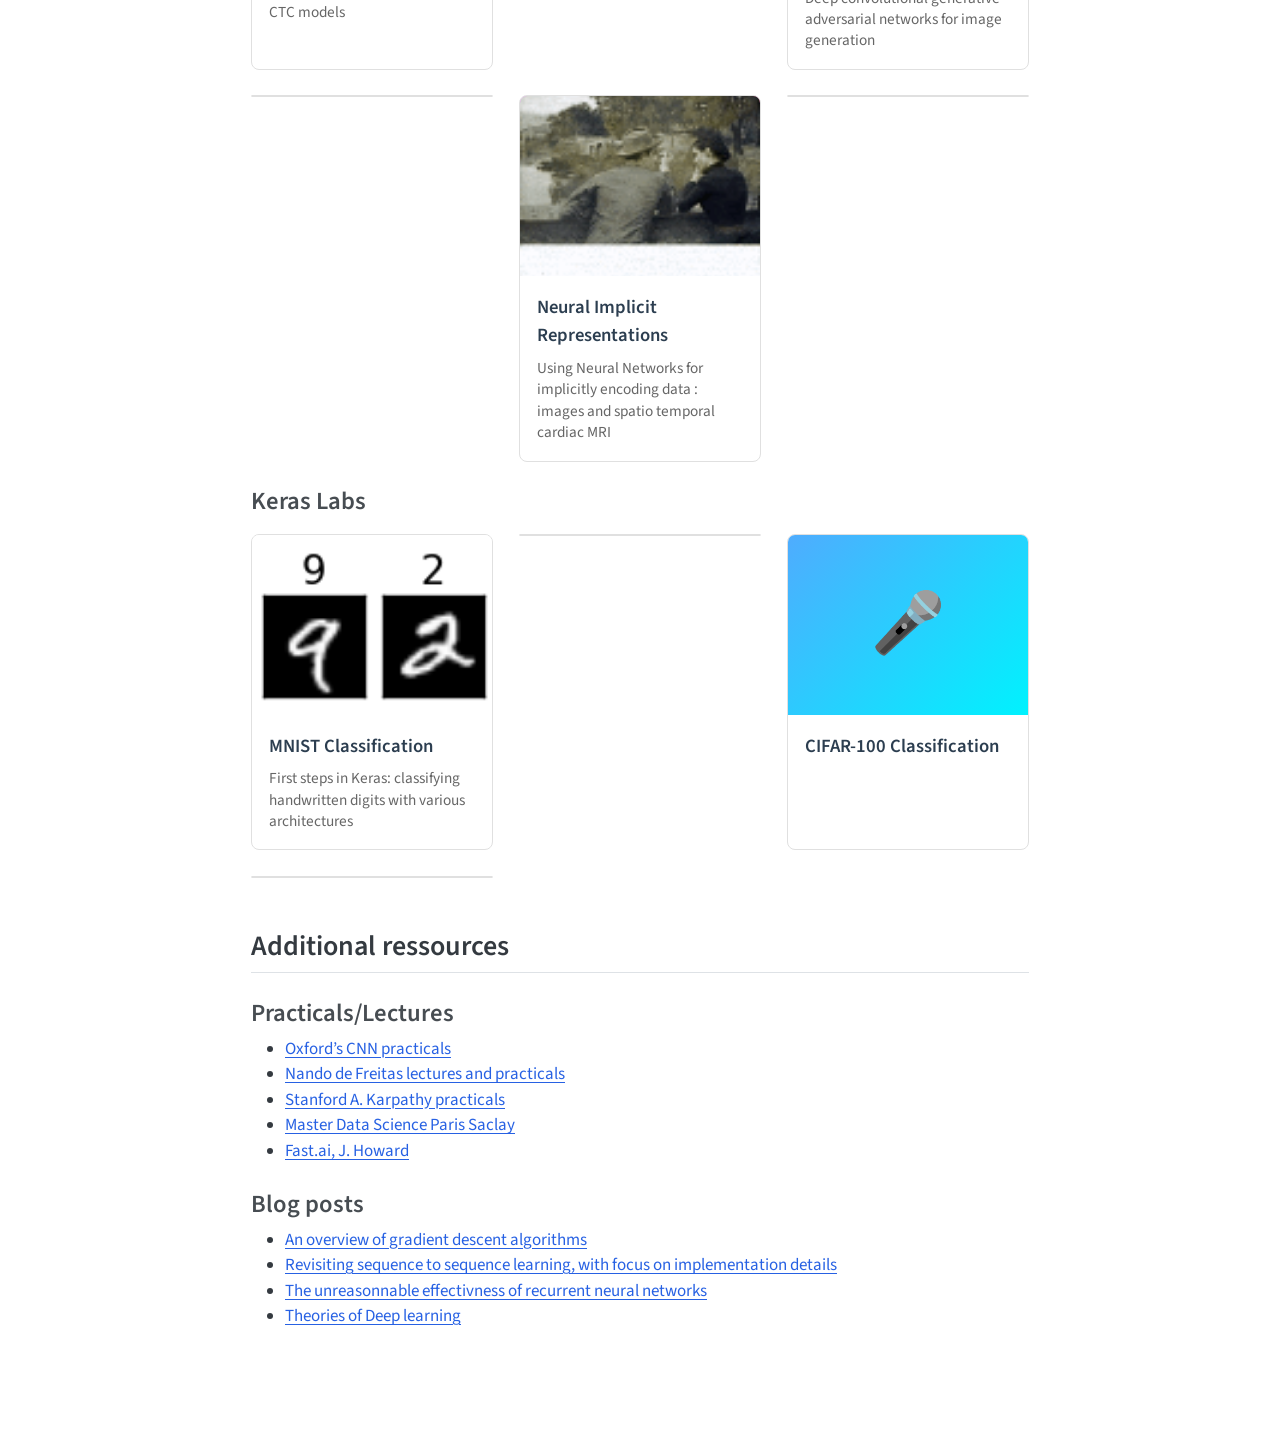
==== commit a750f6fb: "Built site for gh-pages" ====
--- a/index.html
+++ b/index.html
@@ -2,7 +2,7 @@
 <html xmlns="http://www.w3.org/1999/xhtml" lang="en" xml:lang="en"><head>
 
 <meta charset="utf-8">
-<meta name="generator" content="quarto-1.10.18">
+<meta name="generator" content="quarto-1.11.9">
 
 <meta name="viewport" content="width=device-width, initial-scale=1.0, user-scalable=yes">
 
@@ -40,14 +40,15 @@
 <meta name="quarto:offset" content="./">
 <script src="site_libs/quarto-html/quarto.js" type="module"></script>
 <script src="site_libs/quarto-html/tabsets/tabsets.js" type="module"></script>
+<script src="site_libs/quarto-html/scrollable-regions/scrollable-regions.js" type="module"></script>
 <script src="site_libs/quarto-html/popper.min.js"></script>
 <script src="site_libs/quarto-html/tippy.umd.min.js"></script>
 <script src="site_libs/quarto-html/anchor.min.js"></script>
 <link href="site_libs/quarto-html/tippy.css" rel="stylesheet">
-<link href="site_libs/quarto-html/quarto-syntax-highlighting-64a204ab8560d761af7679ceaba22944.css" rel="stylesheet" id="quarto-text-highlighting-styles">
+<link href="site_libs/quarto-html/quarto-syntax-highlighting-63b5708e65d6cd79cd7618c58d0c21e7.css" rel="stylesheet" id="quarto-text-highlighting-styles">
 <script src="site_libs/bootstrap/bootstrap.min.js"></script>
 <link href="site_libs/bootstrap/bootstrap-icons.css" rel="stylesheet">
-<link href="site_libs/bootstrap/bootstrap-84313707dafd7ec0a1ede2af516bb58d.min.css" rel="stylesheet" append-hash="true" id="quarto-bootstrap" data-mode="light">
+<link href="site_libs/bootstrap/bootstrap-b09c28d1571a69c47c612495f7263f1d.min.css" rel="stylesheet" append-hash="true" id="quarto-bootstrap" data-mode="light">
 <script id="quarto-search-options" type="application/json">{
   "location": "navbar",
   "copy-button": false,
@@ -79,19 +80,18 @@
 
 </head>
 
-<body class="nav-sidebar docked nav-fixed quarto-light">
+<body class="nav-sidebar docked nav-fixed quarto-light"><a id="quarto-skip-link" class="visually-hidden-focusable" href="#quarto-document-content">Skip to main content</a>
 
 <div id="quarto-search-results"></div>
   <header id="quarto-header" class="headroom fixed-top">
-    <nav class="navbar navbar-expand-lg " data-bs-theme="dark">
+    <nav class="navbar navbar-expand-lg " data-bs-theme="dark" aria-label="Site">
       <div class="navbar-container container-fluid">
       <div class="navbar-brand-container mx-auto">
     <a class="navbar-brand" href="./index.html">
     <span class="navbar-title">Deep Learning Lectures</span>
     </a>
   </div>
-            <div id="quarto-search" class="" title="Search"></div>
-          <button class="navbar-toggler" type="button" data-bs-toggle="collapse" data-bs-target="#navbarCollapse" aria-controls="navbarCollapse" role="menu" aria-expanded="false" aria-label="Toggle navigation" onclick="if (window.quartoToggleHeadroom) { window.quartoToggleHeadroom(); }">
+          <button class="navbar-toggler" type="button" data-bs-toggle="collapse" data-bs-target="#navbarCollapse" aria-controls="navbarCollapse" aria-expanded="false" aria-label="Toggle navigation" onclick="if (window.quartoToggleHeadroom) { window.quartoToggleHeadroom(); }">
   <span class="navbar-toggler-icon"></span>
 </button>
           <div class="collapse navbar-collapse" id="navbarCollapse">
@@ -176,15 +176,16 @@
       </ul>
     </div>
 </div>
+            <div id="quarto-search" class="" title="Search"></div>
       </div> <!-- /container-fluid -->
     </nav>
-  <nav class="quarto-secondary-nav">
+  <nav class="quarto-secondary-nav" aria-label="Toolbar">
     <div class="container-fluid d-flex">
       <button type="button" class="quarto-btn-toggle btn" data-bs-toggle="collapse" role="button" data-bs-target=".quarto-sidebar-collapse-item" aria-controls="quarto-sidebar" aria-expanded="false" aria-label="Toggle sidebar navigation" onclick="if (window.quartoToggleHeadroom) { window.quartoToggleHeadroom(); }">
         <i class="bi bi-layout-text-sidebar-reverse"></i>
       </button>
-        <nav class="quarto-page-breadcrumbs" aria-label="breadcrumb"><ol class="breadcrumb"><li class="breadcrumb-item"><a href="./index.html">Getting Started</a></li><li class="breadcrumb-item"><a href="./index.html">Home</a></li></ol></nav>
-        <a class="flex-grow-1" role="navigation" data-bs-toggle="collapse" data-bs-target=".quarto-sidebar-collapse-item" aria-controls="quarto-sidebar" aria-expanded="false" aria-label="Toggle sidebar navigation" onclick="if (window.quartoToggleHeadroom) { window.quartoToggleHeadroom(); }">      
+        <nav class="quarto-page-breadcrumbs" aria-label="Breadcrumbs"><ol class="breadcrumb"><li class="breadcrumb-item"><a href="./index.html">Getting Started</a></li><li class="breadcrumb-item"><a href="./index.html">Home</a></li></ol></nav>
+        <a class="flex-grow-1" data-bs-toggle="collapse" data-bs-target=".quarto-sidebar-collapse-item" onclick="if (window.quartoToggleHeadroom) { window.quartoToggleHeadroom(); }">      
         </a>
     </div>
   </nav>
@@ -192,18 +193,15 @@
 <!-- content -->
 <div id="quarto-content" class="quarto-container page-columns page-rows-contents page-layout-article page-navbar">
 <!-- sidebar -->
-  <nav id="quarto-sidebar" class="sidebar collapse collapse-horizontal quarto-sidebar-collapse-item sidebar-navigation docked overflow-auto">
+  <nav id="quarto-sidebar" class="sidebar collapse collapse-horizontal quarto-sidebar-collapse-item sidebar-navigation docked overflow-auto" aria-label="Section">
     <div class="sidebar-menu-container"> 
     <ul class="list-unstyled mt-1">
         <li class="sidebar-item sidebar-item-section">
       <div class="sidebar-item-container"> 
-            <a class="sidebar-item-text sidebar-link text-start" data-bs-toggle="collapse" data-bs-target="#quarto-sidebar-section-1" role="navigation" aria-expanded="true">
- <span class="menu-text">Getting Started</span></a>
-          <a class="sidebar-item-toggle text-start" data-bs-toggle="collapse" data-bs-target="#quarto-sidebar-section-1" role="navigation" aria-expanded="true" aria-label="Toggle section">
-            <i class="bi bi-chevron-right ms-2"></i>
-          </a> 
+            <button type="button" class="sidebar-item-text sidebar-item-toggle sidebar-link text-start" data-bs-toggle="collapse" data-bs-target="#quarto-sidebar-section-1" aria-controls="quarto-sidebar-section-1" aria-expanded="true">
+ <span class="menu-text" id="quarto-sidebar-section-1-label">Getting Started</span><i class="bi bi-chevron-right" aria-hidden="true"></i></button>
       </div>
-      <ul id="quarto-sidebar-section-1" class="collapse list-unstyled sidebar-section depth1 show">  
+      <ul id="quarto-sidebar-section-1" aria-labelledby="quarto-sidebar-section-1-label" class="collapse list-unstyled sidebar-section depth1 show">  
           <li class="sidebar-item">
   <div class="sidebar-item-container"> 
   <a href="./index.html" class="sidebar-item-text sidebar-link active">
@@ -214,13 +212,10 @@
   </li>
         <li class="sidebar-item sidebar-item-section">
       <div class="sidebar-item-container"> 
-            <a class="sidebar-item-text sidebar-link text-start" data-bs-toggle="collapse" data-bs-target="#quarto-sidebar-section-2" role="navigation" aria-expanded="true">
- <span class="menu-text">Pytorch</span></a>
-          <a class="sidebar-item-toggle text-start" data-bs-toggle="collapse" data-bs-target="#quarto-sidebar-section-2" role="navigation" aria-expanded="true" aria-label="Toggle section">
-            <i class="bi bi-chevron-right ms-2"></i>
-          </a> 
+            <button type="button" class="sidebar-item-text sidebar-item-toggle sidebar-link text-start" data-bs-toggle="collapse" data-bs-target="#quarto-sidebar-section-2" aria-controls="quarto-sidebar-section-2" aria-expanded="true">
+ <span class="menu-text" id="quarto-sidebar-section-2-label">Pytorch</span><i class="bi bi-chevron-right" aria-hidden="true"></i></button>
       </div>
-      <ul id="quarto-sidebar-section-2" class="collapse list-unstyled sidebar-section depth1 show">  
+      <ul id="quarto-sidebar-section-2" aria-labelledby="quarto-sidebar-section-2-label" class="collapse list-unstyled sidebar-section depth1 show">  
           <li class="sidebar-item">
   <div class="sidebar-item-container"> 
   <a href="./pytorch/intro/index.html" class="sidebar-item-text sidebar-link">
@@ -261,13 +256,10 @@
   </li>
         <li class="sidebar-item sidebar-item-section">
       <div class="sidebar-item-container"> 
-            <a class="sidebar-item-text sidebar-link text-start" data-bs-toggle="collapse" data-bs-target="#quarto-sidebar-section-3" role="navigation" aria-expanded="true">
- <span class="menu-text">Keras</span></a>
-          <a class="sidebar-item-toggle text-start" data-bs-toggle="collapse" data-bs-target="#quarto-sidebar-section-3" role="navigation" aria-expanded="true" aria-label="Toggle section">
-            <i class="bi bi-chevron-right ms-2"></i>
-          </a> 
+            <button type="button" class="sidebar-item-text sidebar-item-toggle sidebar-link text-start" data-bs-toggle="collapse" data-bs-target="#quarto-sidebar-section-3" aria-controls="quarto-sidebar-section-3" aria-expanded="true">
+ <span class="menu-text" id="quarto-sidebar-section-3-label">Keras</span><i class="bi bi-chevron-right" aria-hidden="true"></i></button>
       </div>
-      <ul id="quarto-sidebar-section-3" class="collapse list-unstyled sidebar-section depth1 show">  
+      <ul id="quarto-sidebar-section-3" aria-labelledby="quarto-sidebar-section-3-label" class="collapse list-unstyled sidebar-section depth1 show">  
           <li class="sidebar-item">
   <div class="sidebar-item-container"> 
   <a href="./keras/mnist/index.html" class="sidebar-item-text sidebar-link">
@@ -284,13 +276,10 @@
   </li>
         <li class="sidebar-item sidebar-item-section">
       <div class="sidebar-item-container"> 
-            <a class="sidebar-item-text sidebar-link text-start" data-bs-toggle="collapse" data-bs-target="#quarto-sidebar-section-4" role="navigation" aria-expanded="true">
- <span class="menu-text">Resources</span></a>
-          <a class="sidebar-item-toggle text-start" data-bs-toggle="collapse" data-bs-target="#quarto-sidebar-section-4" role="navigation" aria-expanded="true" aria-label="Toggle section">
-            <i class="bi bi-chevron-right ms-2"></i>
-          </a> 
+            <button type="button" class="sidebar-item-text sidebar-item-toggle sidebar-link text-start" data-bs-toggle="collapse" data-bs-target="#quarto-sidebar-section-4" aria-controls="quarto-sidebar-section-4" aria-expanded="true">
+ <span class="menu-text" id="quarto-sidebar-section-4-label">Resources</span><i class="bi bi-chevron-right" aria-hidden="true"></i></button>
       </div>
-      <ul id="quarto-sidebar-section-4" class="collapse list-unstyled sidebar-section depth1 show">  
+      <ul id="quarto-sidebar-section-4" aria-labelledby="quarto-sidebar-section-4-label" class="collapse list-unstyled sidebar-section depth1 show">  
           <li class="sidebar-item">
   <div class="sidebar-item-container"> 
   <a href="./argparse.html" class="sidebar-item-text sidebar-link">
@@ -305,7 +294,7 @@
 <div id="quarto-sidebar-glass" class="quarto-sidebar-collapse-item" data-bs-toggle="collapse" data-bs-target=".quarto-sidebar-collapse-item"></div>
 <!-- margin-sidebar -->
     <div id="quarto-margin-sidebar" class="sidebar margin-sidebar">
-        <nav id="TOC" role="doc-toc" class="toc-active">
+        <nav id="TOC" role="doc-toc" aria-labelledby="toc-title" class="toc-active">
     <h2 id="toc-title">On this page</h2>
    
   <ul>
@@ -314,9 +303,9 @@
 </nav>
     </div>
 <!-- main -->
-<main class="content" id="quarto-document-content">
-
-<header id="title-block-header" class="quarto-title-block default"><nav class="quarto-page-breadcrumbs quarto-title-breadcrumbs d-none d-lg-block" aria-label="breadcrumb"><ol class="breadcrumb"><li class="breadcrumb-item"><a href="./index.html">Getting Started</a></li><li class="breadcrumb-item"><a href="./index.html">Home</a></li></ol></nav>
+<main class="content" id="quarto-document-content" tabindex="-1">
+
+<header id="title-block-header" class="quarto-title-block default"><nav class="quarto-page-breadcrumbs quarto-title-breadcrumbs d-none d-lg-block" aria-label="Breadcrumbs"><ol class="breadcrumb"><li class="breadcrumb-item"><a href="./index.html">Getting Started</a></li><li class="breadcrumb-item"><a href="./index.html">Home</a></li></ol></nav>
 <div class="quarto-title">
 <h1 class="title">Home</h1>
 </div>
@@ -670,7 +659,8 @@
           return filterRegex.test(href) || localhostRegex.test(href) || mailtoRegex.test(href);
       }
       // Inspect non-navigation links and adorn them if external
-     var links = window.document.querySelectorAll('a[href]:not(.nav-link):not(.navbar-brand):not(.toc-action):not(.sidebar-link):not(.sidebar-item-toggle):not(.pagination-link):not(.no-external):not([aria-hidden]):not(.dropdown-item):not(.quarto-navigation-tool):not(.about-link)');
+      window.quartoDecorateExternalLinks = function (root) {
+     var links = (root || window.document).querySelectorAll('a[href]:not(.nav-link):not(.navbar-brand):not(.toc-action):not(.sidebar-link):not(.sidebar-item-toggle):not(.pagination-link):not(.no-external):not([aria-hidden]):not(.dropdown-item):not(.quarto-navigation-tool):not(.about-link)');
       for (var i=0; i<links.length; i++) {
         const link = links[i];
         if (!isInternal(link.href)) {
@@ -679,8 +669,69 @@
           if (link.dataset.originalHref !== undefined) {
             link.href = link.dataset.originalHref;
           }
-        }
-      }
+          if (!link.classList.contains('no-external-icon')) {
+          }
+        }
+      }
+      };
+      window.quartoDecorateExternalLinks(window.document);
+    // Esc closes the popup (WCAG 1.4.13) and focus leaving both trigger and
+    // popup closes it (WCAG 2.4.11); tippy handles neither for interactive popups.
+    const hideOnEscAndFocusOut = {
+      name: 'hideOnEscAndFocusOut',
+      defaultValue: true,
+      fn(instance) {
+        const dismiss = () => {
+          // A show scheduled by the trigger delay would otherwise reopen it
+          instance.clearDelayTimeouts();
+          instance.hide();
+        };
+        const onKeyDown = (event) => {
+          if (event.key !== 'Escape') {
+            return;
+          }
+          // Keep Esc from also reaching page handlers (e.g. reveal.js overview),
+          // except an open reveal.js slide menu, which Esc should close too.
+          // The menu handles keys only when its keyboard option is on.
+          const menuHandlesEsc = window.Reveal?.getPlugin?.('menu')?.isOpen() &&
+            window.Reveal.getConfig().menu?.keyboard !== false;
+          if (!menuHandlesEsc) {
+            event.stopPropagation();
+          }
+          if (instance.popper.contains(window.document.activeElement)) {
+            // Disabled while refocusing so the focus trigger does not reopen it
+            instance.disable();
+            instance.reference.focus();
+            instance.enable();
+          }
+          dismiss();
+        };
+        const onFocusOut = (event) => {
+          const target = event.relatedTarget;
+          if (target && !instance.reference.contains(target) &&
+              !instance.popper.contains(target)) {
+            dismiss();
+          }
+        };
+        // On the trigger too: a click trigger (code-annotations: select) has no
+        // blur handling. Attached for the instance's lifetime so leaving the
+        // trigger also cancels a show still pending on the trigger delay.
+        instance.reference.addEventListener('focusout', onFocusOut);
+        return {
+          onShow() {
+            window.document.addEventListener('keydown', onKeyDown, true);
+            instance.popper.addEventListener('focusout', onFocusOut);
+          },
+          onHide() {
+            window.document.removeEventListener('keydown', onKeyDown, true);
+            instance.popper.removeEventListener('focusout', onFocusOut);
+          },
+          onDestroy() {
+            instance.reference.removeEventListener('focusout', onFocusOut);
+          },
+        };
+      },
+    };
     function tippyHover(el, contentFn, onTriggerFn, onUntriggerFn) {
       const config = {
         allowHTML: true,
@@ -694,6 +745,7 @@
         interactiveBorder: 10,
         theme: 'quarto',
         placement: 'bottom-start',
+        plugins: [hideOnEscAndFocusOut],
       };
       if (contentFn) {
         config.content = contentFn;
@@ -856,44 +908,54 @@
           const lineIds = lines.map((line) => {
             return targetCell + "-" + line;
           })
-          let top = null;
-          let height = null;
-          let parent = null;
+          // Each band is positioned against its own containing block, which is
+          // not the offsetParent of the lines, so place it from client rects.
+          const placeBand = (band, firstEl, lastEl, codeBlock) => {
+            const container = band.offsetParent;
+            if (container === null) {
+              return;
+            }
+            const containerRect = container.getBoundingClientRect();
+            // Reveal.js scales slides with a transform, so convert client
+            // pixels back to the CSS pixels of the container.
+            const scale = containerRect.height / container.offsetHeight || 1;
+            const firstRect = firstEl.getBoundingClientRect();
+            const lastRect = lastEl.getBoundingClientRect();
+            const top = (firstRect.top - containerRect.top) / scale - container.clientTop + container.scrollTop;
+            const height = (lastRect.bottom - firstRect.top) / scale;
+            band.style.top = top - 2 + "px";
+            band.style.height = height + 4 + "px";
+            if (codeBlock) {
+              // Without the copy button wrapper, the containing block is wider
+              // than the code block, so span the code block explicitly.
+              const blockRect = codeBlock.getBoundingClientRect();
+              band.style.left = (blockRect.left - containerRect.left) / scale - container.clientLeft + container.scrollLeft + "px";
+              band.style.width = blockRect.width / scale + "px";
+            }
+          };
           if (lineIds.length > 0) {
-              //compute the position of the single el (top and bottom and make a div)
-              const el = window.document.getElementById(lineIds[0]);
-              top = el.offsetTop;
-              height = el.offsetHeight;
-              parent = el.parentElement.parentElement;
-            if (lineIds.length > 1) {
-              const lastEl = window.document.getElementById(lineIds[lineIds.length - 1]);
-              const bottom = lastEl.offsetTop + lastEl.offsetHeight;
-              height = bottom - top;
+            const el = window.document.getElementById(lineIds[0]);
+            const lastEl = window.document.getElementById(lineIds[lineIds.length - 1]);
+            const parent = el.parentElement.parentElement;
+            // cook up a div (if necessary) and position it
+            let div = window.document.getElementById("code-annotation-line-highlight");
+            if (div === null) {
+              div = window.document.createElement("div");
+              div.setAttribute("id", "code-annotation-line-highlight");
+              div.style.position = 'absolute';
+              parent.appendChild(div);
             }
-            if (top !== null && height !== null && parent !== null) {
-              // cook up a div (if necessary) and position it 
-              let div = window.document.getElementById("code-annotation-line-highlight");
-              if (div === null) {
-                div = window.document.createElement("div");
-                div.setAttribute("id", "code-annotation-line-highlight");
-                div.style.position = 'absolute';
-                parent.appendChild(div);
-              }
-              div.style.top = top - 2 + "px";
-              div.style.height = height + 4 + "px";
-              div.style.left = 0;
-              let gutterDiv = window.document.getElementById("code-annotation-line-highlight-gutter");
-              if (gutterDiv === null) {
-                gutterDiv = window.document.createElement("div");
-                gutterDiv.setAttribute("id", "code-annotation-line-highlight-gutter");
-                gutterDiv.style.position = 'absolute';
-                const codeCell = window.document.getElementById(targetCell);
-                const gutter = codeCell.querySelector('.code-annotation-gutter');
-                gutter.appendChild(gutterDiv);
-              }
-              gutterDiv.style.top = top - 2 + "px";
-              gutterDiv.style.height = height + 4 + "px";
+            placeBand(div, el, lastEl, parent.closest("div.sourceCode") || parent);
+            let gutterDiv = window.document.getElementById("code-annotation-line-highlight-gutter");
+            if (gutterDiv === null) {
+              gutterDiv = window.document.createElement("div");
+              gutterDiv.setAttribute("id", "code-annotation-line-highlight-gutter");
+              gutterDiv.style.position = 'absolute';
+              const codeCell = window.document.getElementById(targetCell);
+              const gutter = codeCell.querySelector('.code-annotation-gutter');
+              gutter.appendChild(gutterDiv);
             }
+            placeBand(gutterDiv, el, lastEl);
             selectedAnnoteEl = annoteEl;
           }
         };
@@ -992,6 +1054,9 @@
     }
   });
   </script>
+  <script type="application/javascript">
+  window.quartoScrollableRegionsLabels = {"code":"Scrollable code","output":"Scrollable output"};
+  </script>
 </div> <!-- /content -->
 
 
--- a/site_libs/quarto-html/quarto-syntax-highlighting-63b5708e65d6cd79cd7618c58d0c21e7.css
+++ b/site_libs/quarto-html/quarto-syntax-highlighting-63b5708e65d6cd79cd7618c58d0c21e7.css
@@ -0,0 +1,236 @@
+/* quarto syntax highlight colors */
+:root {
+  --quarto-hl-ot-color: #003B4F;
+  --quarto-hl-at-color: #657422;
+  --quarto-hl-ss-color: #20794D;
+  --quarto-hl-an-color: #5E5E5E;
+  --quarto-hl-fu-color: #4758AB;
+  --quarto-hl-st-color: #20794D;
+  --quarto-hl-cf-color: #003B4F;
+  --quarto-hl-op-color: #5E5E5E;
+  --quarto-hl-er-color: #AD0000;
+  --quarto-hl-bn-color: #AD0000;
+  --quarto-hl-al-color: #AD0000;
+  --quarto-hl-va-color: #111111;
+  --quarto-hl-bu-color: inherit;
+  --quarto-hl-ex-color: inherit;
+  --quarto-hl-pp-color: #AD0000;
+  --quarto-hl-in-color: #5E5E5E;
+  --quarto-hl-vs-color: #20794D;
+  --quarto-hl-wa-color: #5E5E5E;
+  --quarto-hl-do-color: #5E5E5E;
+  --quarto-hl-im-color: #00769E;
+  --quarto-hl-ch-color: #20794D;
+  --quarto-hl-dt-color: #AD0000;
+  --quarto-hl-fl-color: #AD0000;
+  --quarto-hl-co-color: #5E5E5E;
+  --quarto-hl-cv-color: #5E5E5E;
+  --quarto-hl-cn-color: #8f5902;
+  --quarto-hl-sc-color: #5E5E5E;
+  --quarto-hl-dv-color: #AD0000;
+  --quarto-hl-kw-color: #003B4F;
+}
+
+/* other quarto variables */
+:root {
+  --quarto-font-monospace: SFMono-Regular, Menlo, Monaco, Consolas, "Liberation Mono", "Courier New", monospace;
+}
+
+/* syntax highlight based on Pandoc's rules */
+pre > code.sourceCode > span {
+  color: #003B4F;
+}
+
+code.sourceCode > span {
+  color: #003B4F;
+}
+
+div.sourceCode,
+div.sourceCode pre.sourceCode {
+  color: #003B4F;
+}
+
+/* Normal */
+code span {
+  color: #003B4F;
+}
+
+/* Alert */
+code span.al {
+  color: #AD0000;
+  font-style: inherit;
+}
+
+/* Annotation */
+code span.an {
+  color: #5E5E5E;
+  font-style: inherit;
+}
+
+/* Attribute */
+code span.at {
+  color: #657422;
+  font-style: inherit;
+}
+
+/* BaseN */
+code span.bn {
+  color: #AD0000;
+  font-style: inherit;
+}
+
+/* BuiltIn */
+code span.bu {
+  font-style: inherit;
+}
+
+/* ControlFlow */
+code span.cf {
+  color: #003B4F;
+  font-weight: bold;
+  font-style: inherit;
+}
+
+/* Char */
+code span.ch {
+  color: #20794D;
+  font-style: inherit;
+}
+
+/* Constant */
+code span.cn {
+  color: #8f5902;
+  font-style: inherit;
+}
+
+/* Comment */
+code span.co {
+  color: #5E5E5E;
+  font-style: inherit;
+}
+
+/* CommentVar */
+code span.cv {
+  color: #5E5E5E;
+  font-style: italic;
+}
+
+/* Documentation */
+code span.do {
+  color: #5E5E5E;
+  font-style: italic;
+}
+
+/* DataType */
+code span.dt {
+  color: #AD0000;
+  font-style: inherit;
+}
+
+/* DecVal */
+code span.dv {
+  color: #AD0000;
+  font-style: inherit;
+}
+
+/* Error */
+code span.er {
+  color: #AD0000;
+  font-style: inherit;
+}
+
+/* Extension */
+code span.ex {
+  font-style: inherit;
+}
+
+/* Float */
+code span.fl {
+  color: #AD0000;
+  font-style: inherit;
+}
+
+/* Function */
+code span.fu {
+  color: #4758AB;
+  font-style: inherit;
+}
+
+/* Import */
+code span.im {
+  color: #00769E;
+  font-style: inherit;
+}
+
+/* Information */
+code span.in {
+  color: #5E5E5E;
+  font-style: inherit;
+}
+
+/* Keyword */
+code span.kw {
+  color: #003B4F;
+  font-weight: bold;
+  font-style: inherit;
+}
+
+/* Operator */
+code span.op {
+  color: #5E5E5E;
+  font-style: inherit;
+}
+
+/* Other */
+code span.ot {
+  color: #003B4F;
+  font-style: inherit;
+}
+
+/* Preprocessor */
+code span.pp {
+  color: #AD0000;
+  font-style: inherit;
+}
+
+/* SpecialChar */
+code span.sc {
+  color: #5E5E5E;
+  font-style: inherit;
+}
+
+/* SpecialString */
+code span.ss {
+  color: #20794D;
+  font-style: inherit;
+}
+
+/* String */
+code span.st {
+  color: #20794D;
+  font-style: inherit;
+}
+
+/* Variable */
+code span.va {
+  color: #111111;
+  font-style: inherit;
+}
+
+/* VerbatimString */
+code span.vs {
+  color: #20794D;
+  font-style: inherit;
+}
+
+/* Warning */
+code span.wa {
+  color: #5E5E5E;
+  font-style: italic;
+}
+
+.prevent-inlining {
+  content: "</";
+}
+
+/*# sourceMappingURL=054cc16b9e9817627be6994582d2ffb5.css.map */
